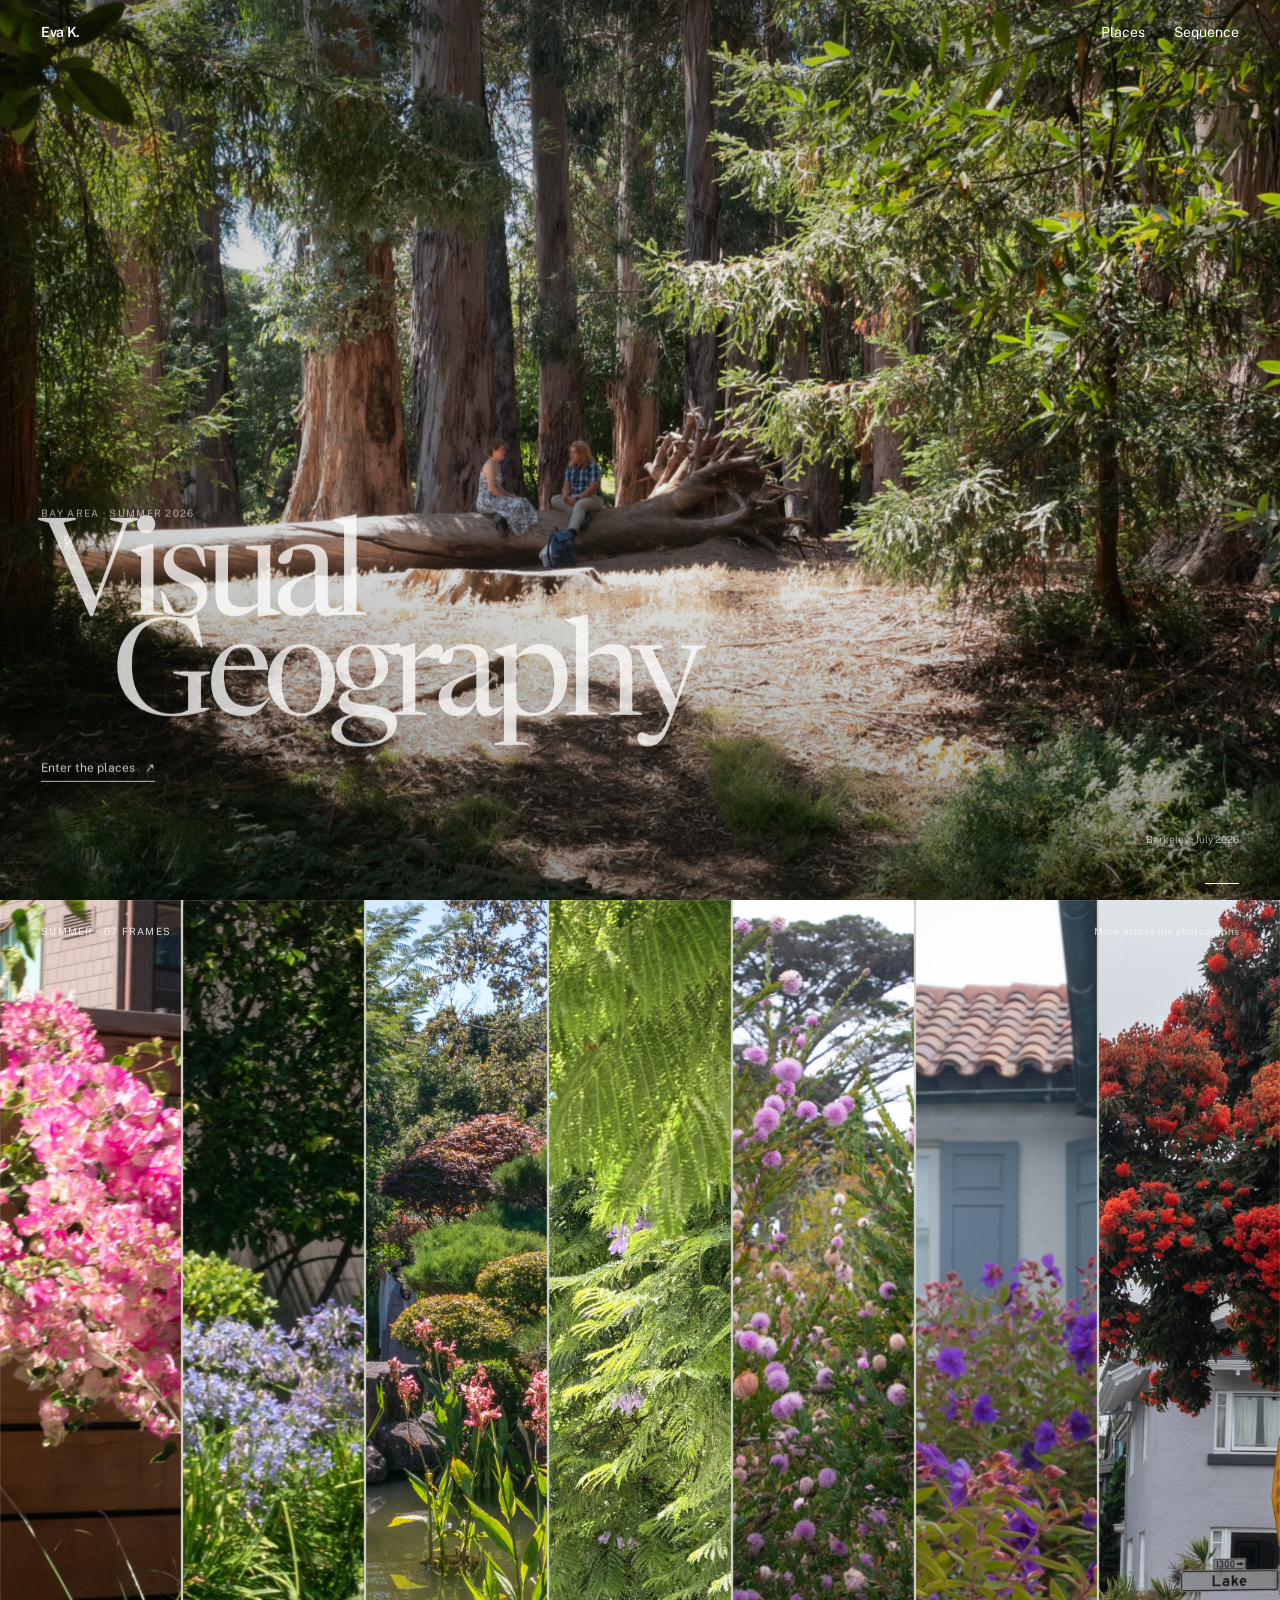
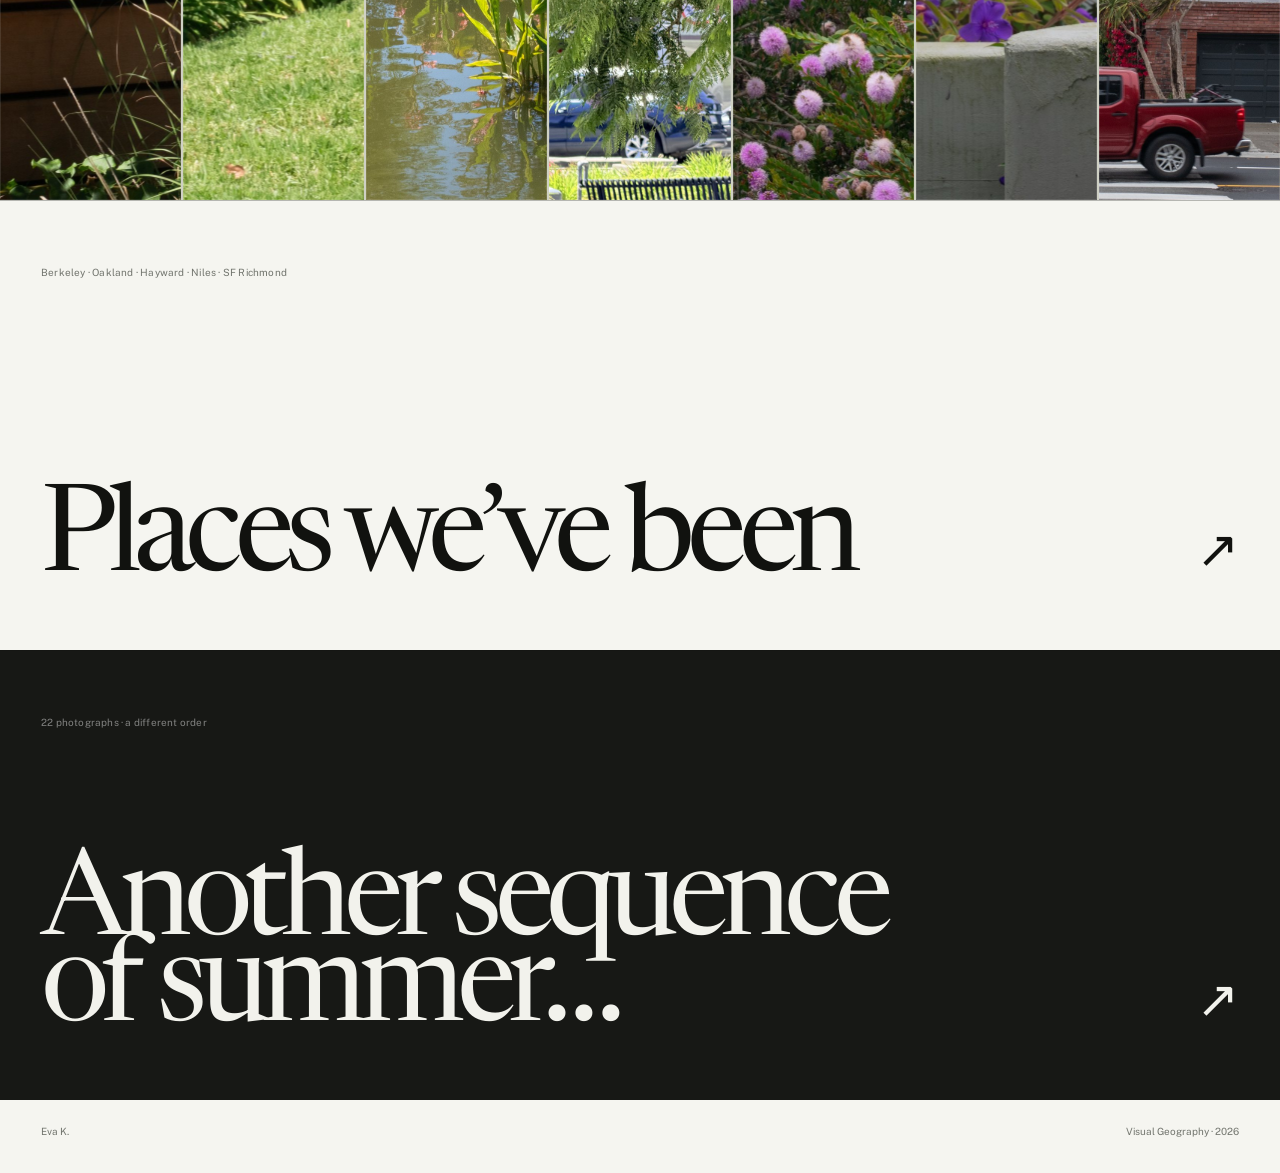
==== index.html @ b7e28fe4 "Add files via upload" ====
<!doctype html>
<html lang="en">
<head>
  <meta charset="utf-8">
  <meta name="viewport" content="width=device-width, initial-scale=1">
  <title>Visual Geography — Eva K.</title>
  <meta name="description" content="Visual Geography — Bay Area, Summer 2026.">
  <link rel="preconnect" href="https://fonts.googleapis.com">
  <link rel="preconnect" href="https://fonts.gstatic.com" crossorigin>
  <link href="https://fonts.googleapis.com/css2?family=Newsreader:opsz,wght@6..72,400;6..72,500&family=Public+Sans:wght@400;500;600&display=swap" rel="stylesheet">
  <link rel="stylesheet" href="css/editorial.css?v=3.6">
</head>
<body class="editorial-home">
  <header class="editorial-header cover-header">
    <a class="editorial-wordmark" href="index.html">Eva K.</a>
    <nav aria-label="Main navigation">
      <a href="visual-geography.html">Places</a>
      <a href="final-sequence.html">Sequence</a>
    </nav>
  </header>

  <main>
    <section class="hero-cover snap-page" data-home-hero aria-labelledby="cover-title">
      <img class="hero-cover__image" data-hero-image src="images/berkeley/09.jpg" alt="Two people sitting and talking among sunlit trees in Berkeley" fetchpriority="high">
      <div class="hero-cover__shade" aria-hidden="true"></div>
      <div class="hero-cover__copy" data-hero-copy>
        <p class="eyebrow light">Bay Area · Summer 2026</p>
        <h1 id="cover-title"><span>Visual</span><span>Geography</span></h1>
        <a class="cover-enter" href="visual-geography.html">Enter the places <span aria-hidden="true">↗</span></a>
      </div>
      <p class="hero-cover__caption">Berkeley · July 2026</p>
      <div class="scroll-cue" aria-hidden="true"><span></span></div>
    </section>

    <section class="summer-passage snap-page" data-summer aria-label="Seven summer photographs">
      <div class="summer-stage" data-summer-stage>
        <div class="flower-ribbon" data-flower-ribbon>
          <div class="flower-track" data-flower-track>
            <figure class="flower-frame" data-flower-frame>
              <img src="images/flowers/01.jpg" alt="Pink summer flowers">
            </figure>
            <figure class="flower-frame" data-flower-frame>
              <img src="images/flowers/02.jpg" alt="Purple summer flowers beside a lawn">
            </figure>
            <figure class="flower-frame" data-flower-frame>
              <img src="images/flowers/03.jpg" alt="A garden pond in summer">
            </figure>
            <figure class="flower-frame" data-flower-frame>
              <img src="images/flowers/04.jpg" alt="Green hanging branches in summer light">
            </figure>
            <figure class="flower-frame" data-flower-frame>
              <img src="images/flowers/05.jpg" alt="A flowering tree in pink and purple">
            </figure>
            <figure class="flower-frame" data-flower-frame>
              <img src="images/flowers/06.jpg" alt="Purple flowers near a house">
            </figure>
            <figure class="flower-frame" data-flower-frame>
              <img src="images/flowers/07.jpg" alt="A red flowering tree along a street">
            </figure>
          </div>
        </div>

        <div class="summer-overlay summer-overlay--top">
          <p class="eyebrow light-on-summer">Summer · 07 frames</p>
          <p class="summer-hint">Move across the photographs</p>
        </div>

        <p class="summer-line" data-summer-line>For a summer that summers like summer has never summered before…</p>
      </div>
    </section>

    <section class="home-index snap-page" aria-label="Continue through the project">
      <a class="home-door home-door--places" href="visual-geography.html">
        <span class="home-door__meta">Berkeley · Oakland · Hayward · Niles · SF Richmond</span>
        <span class="home-door__title">Places we’ve been</span>
        <span class="home-door__arrow" aria-hidden="true">↗</span>
      </a>
      <a class="home-door home-door--sequence" href="final-sequence.html">
        <span class="home-door__meta">22 photographs · a different order</span>
        <span class="home-door__title">Another sequence<br>of summer…</span>
        <span class="home-door__arrow" aria-hidden="true">↗</span>
      </a>
    </section>
  </main>

  <footer class="editorial-footer home-footer">
    <span>Eva K.</span>
    <span>Visual Geography · 2026</span>
  </footer>

  <script src="js/editorial.js?v=3.6"></script>
</body>
</html>
---- css/editorial.css ----
:root {
  --ink: #11120f;
  --muted: #71746d;
  --paper: #f5f5f0;
  --dark: #0f100e;
  --pad: clamp(20px, 3.2vw, 54px);
  --max: 1640px;
  --sans: "Public Sans", system-ui, -apple-system, BlinkMacSystemFont, "Segoe UI", sans-serif;
  --serif: "Newsreader", Georgia, serif;
}
* { box-sizing: border-box; }
html {
  scroll-behavior: smooth;
  scroll-snap-type: y mandatory;
  scroll-padding-top: 0;
}
body {
  margin: 0;
  color: var(--ink);
  background: var(--paper);
  font-family: var(--sans);
  font-size: 14px;
  line-height: 1.45;
  overflow-x: hidden;
}
a { color: inherit; text-decoration: none; }
img { display: block; max-width: 100%; }
figure { margin: 0; }
.snap-page {
  scroll-snap-align: start;
  scroll-snap-stop: always;
}

.editorial-header {
  position: relative;
  z-index: 50;
  max-width: var(--max);
  margin: 0 auto;
  padding: 22px var(--pad) 0;
  display: flex;
  align-items: center;
  justify-content: space-between;
  gap: 24px;
}
.cover-header {
  position: absolute;
  inset: 0 0 auto;
  max-width: none;
  color: #fff;
  text-shadow: 0 1px 20px rgba(0,0,0,.28);
}
.editorial-wordmark { font-weight: 600; letter-spacing: -.025em; }
.editorial-header nav { display: flex; align-items: center; gap: clamp(16px, 2.3vw, 32px); }
.editorial-header nav a { position: relative; }
.editorial-header nav a::after {
  content: "";
  position: absolute;
  left: 0;
  right: 100%;
  bottom: -4px;
  height: 1px;
  background: currentColor;
  transition: right .22s ease;
}
.editorial-header nav a:hover::after,
.editorial-header nav a[aria-current="page"]::after { right: 0; }

.eyebrow {
  margin: 0;
  color: var(--muted);
  font-size: 10px;
  text-transform: uppercase;
  letter-spacing: .13em;
}
.eyebrow.light { color: rgba(255,255,255,.78); }

/* 01 — Cover. The page is exactly one viewport so scroll snapping has a physical page-turn feel. */
.hero-cover {
  position: relative;
  height: 100svh;
  min-height: 610px;
  overflow: hidden;
  background: #263127;
  color: #fff;
}
.hero-cover__image {
  position: absolute;
  inset: 0;
  width: 100%;
  height: 100%;
  object-fit: cover;
  object-position: center 53%;
  transform: scale(1.008);
  will-change: transform, filter;
}
.hero-cover__shade {
  position: absolute;
  inset: 0;
  background:
    linear-gradient(180deg, rgba(3,9,4,.20) 0%, rgba(3,9,4,.02) 34%, rgba(3,9,4,.07) 60%, rgba(3,9,4,.45) 100%),
    linear-gradient(90deg, rgba(3,9,4,.18) 0%, transparent 50%);
  pointer-events: none;
}
.hero-cover__copy {
  position: absolute;
  left: var(--pad);
  bottom: clamp(42px, 7vh, 90px);
  z-index: 2;
  width: min(780px, 88vw);
  will-change: transform, opacity;
}
.hero-cover__copy h1 {
  margin: 12px 0 24px;
  font-family: var(--serif);
  font-size: clamp(76px, 10.6vw, 178px);
  font-weight: 400;
  line-height: .74;
  letter-spacing: -.07em;
  text-wrap: balance;
}
.hero-cover__copy h1 span { display: block; }
.hero-cover__copy h1 span:last-child { margin-left: clamp(28px, 5.5vw, 94px); }
.cover-enter {
  display: inline-flex;
  gap: 10px;
  align-items: center;
  font-size: 12px;
  border-bottom: 1px solid rgba(255,255,255,.78);
  padding-bottom: 3px;
}
.cover-enter span { transition: transform .22s ease; }
.cover-enter:hover span { transform: translate(4px,-3px); }
.hero-cover__caption {
  position: absolute;
  z-index: 2;
  right: var(--pad);
  bottom: clamp(38px, 6vh, 72px);
  margin: 0;
  color: rgba(255,255,255,.66);
  font-size: 10px;
}
.scroll-cue {
  position: absolute;
  z-index: 2;
  right: var(--pad);
  bottom: 16px;
  width: 34px;
  height: 1px;
  background: rgba(255,255,255,.34);
  overflow: hidden;
}
.scroll-cue span {
  display: block;
  width: 100%;
  height: 100%;
  background: #fff;
  transform-origin: left;
  animation: cue 2.1s ease-in-out infinite;
}
@keyframes cue { 0%,100%{transform:scaleX(.18);opacity:.5} 50%{transform:scaleX(1);opacity:1} }
.hero-transition-blur {
  position: absolute;
  z-index: 8;
  left: -4%;
  right: -4%;
  bottom: -3vh;
  height: 18vh;
  opacity: 0;
  pointer-events: none;
  background-image:
    linear-gradient(180deg, rgba(28,38,29,0), rgba(245,243,235,.68)),
    url('../images/berkeley/09.jpg');
  background-size: cover;
  background-position: center 78%;
  filter: blur(28px) saturate(.72) brightness(1.04);
  transform: scale(1.08);
  -webkit-mask-image: linear-gradient(to bottom, transparent 0%, #000 28%, #000 74%, transparent 100%);
  mask-image: linear-gradient(to bottom, transparent 0%, #000 28%, #000 74%, transparent 100%);
  will-change: opacity, transform;
}

/* 02 — Summer page. Resting state is the seven-panel collage. Hover unfolds one panel; scrolling leaves the page. */
.summer-passage {
  position: relative;
  height: 100svh;
  min-height: 610px;
  overflow: hidden;
  background: #e9e5d7;
}

.summer-passage::before {
  content: "";
  position: absolute;
  z-index: 11;
  inset: 0 0 auto;
  height: 11vh;
  pointer-events: none;
  background: linear-gradient(180deg, rgba(239,236,224,.44), rgba(239,236,224,0));
  -webkit-backdrop-filter: blur(16px) saturate(.88);
  backdrop-filter: blur(16px) saturate(.88);
  -webkit-mask-image: linear-gradient(to bottom, #000 0%, #000 25%, transparent 100%);
  mask-image: linear-gradient(to bottom, #000 0%, #000 25%, transparent 100%);
}
.summer-stage,
.flower-ribbon,
.flower-track {
  position: absolute;
  inset: 0;
  width: 100%;
  height: 100%;
}
.flower-track {
  display: flex;
  gap: 2px;
  align-items: stretch;
  overflow: hidden;
  background: #cfd0c4;
}
.flower-frame {
  position: relative;
  flex: 1 1 0;
  min-width: 0;
  height: 100%;
  overflow: hidden;
  background: #cfd0c4;
  transition: flex-grow .68s cubic-bezier(.18,.78,.2,1), filter .45s ease;
  will-change: flex-grow;
}
.flower-track:has(.flower-frame:hover) .flower-frame { flex-grow: .74; }
.flower-track .flower-frame:hover { flex-grow: 3.15; z-index: 2; }
.flower-frame img {
  position: absolute;
  inset: 0;
  width: 100%;
  height: 100%;
  object-fit: cover;
  object-position: center;
  transform: scale(1.005);
  transition: transform .78s cubic-bezier(.18,.78,.2,1), filter .45s ease;
}
.flower-frame:hover img { transform: scale(1.018); }
.flower-frame::after {
  content: "";
  position: absolute;
  inset: 0;
  box-shadow: inset 0 0 0 1px rgba(255,255,255,.10);
  pointer-events: none;
}
.summer-overlay {
  position: absolute;
  z-index: 12;
  left: 0;
  width: 100%;
  display: flex;
  justify-content: space-between;
  gap: 24px;
  padding-inline: var(--pad);
  color: rgba(255,255,255,.88);
  text-shadow: 0 1px 16px rgba(0,0,0,.28);
  pointer-events: none;
}
.summer-overlay--top { top: 24px; align-items: baseline; }
.light-on-summer { color: rgba(255,255,255,.82); }
.summer-hint { margin: 0; font-size: 10px; letter-spacing: .02em; opacity: .78; }
.summer-line {
  position: absolute;
  z-index: 14;
  left: var(--pad);
  bottom: clamp(34px, 6vh, 72px);
  max-width: min(590px, 62vw);
  margin: 0;
  color: #fff;
  font-family: var(--serif);
  font-size: clamp(19px, 2.15vw, 34px);
  font-style: italic;
  font-weight: 400;
  line-height: 1.02;
  letter-spacing: -.025em;
  text-shadow: 0 1px 22px rgba(0,0,0,.36);
  opacity: 0;
  transform: translate3d(-88px,0,0);
  will-change: opacity, transform;
  pointer-events: none;
}

/* 03 — Two exits, no generic “two ways” headline. */
.home-index {
  min-height: 100svh;
  display: grid;
  grid-template-rows: 1fr 1fr;
  background: var(--paper);
}
.home-door {
  position: relative;
  min-height: 50svh;
  padding: clamp(32px, 5vw, 74px) var(--pad);
  border-top: 1px solid rgba(17,18,15,.28);
  display: flex;
  flex-direction: column;
  justify-content: space-between;
  overflow: hidden;
}
.home-door--sequence { background: #171815; color: #f2f2ec; }
.home-door__meta {
  max-width: 720px;
  color: var(--muted);
  font-size: 10px;
  letter-spacing: .02em;
}
.home-door--sequence .home-door__meta { color: rgba(255,255,255,.46); }
.home-door__title {
  display: block;
  max-width: 1250px;
  font-family: var(--serif);
  font-size: clamp(62px, 9.4vw, 160px);
  font-weight: 400;
  line-height: .72;
  letter-spacing: -.065em;
  transition: transform .5s cubic-bezier(.18,.78,.2,1);
}
.home-door__arrow {
  position: absolute;
  right: var(--pad);
  bottom: clamp(30px, 5vw, 66px);
  font-size: clamp(30px, 4vw, 64px);
  transition: transform .35s ease;
}
.home-door:hover .home-door__title { transform: translateX(clamp(5px, .8vw, 14px)); }
.home-door:hover .home-door__arrow { transform: translate(8px,-8px); }
.home-footer { scroll-snap-align: end; }

/* Places introduction */
.geo-intro {
  position: relative;
  min-height: 100svh;
  max-width: var(--max);
  margin: 0 auto;
  padding: clamp(96px, 13vh, 190px) var(--pad) clamp(70px, 8vh, 120px);
  display: flex;
  flex-direction: column;
  justify-content: center;
}
.geo-title-row {
  margin-top: 16px;
  display: grid;
  grid-template-columns: minmax(0, 1fr) auto;
  gap: clamp(34px, 4vw, 68px);
  align-items: end;
}
.geo-title-row h1 {
  margin: 0;
  font-family: var(--serif);
  font-weight: 400;
  font-size: clamp(90px, 13.4vw, 214px);
  line-height: .70;
  letter-spacing: -.075em;
  will-change: transform, opacity;
}
.geo-title-row p { max-width: none; margin: 0 0 8px; color: var(--muted); white-space: nowrap; justify-self: end; font-size: clamp(9px, .78vw, 12px); }
.geo-scroll-note {
  position: absolute;
  left: var(--pad);
  bottom: 28px;
  color: var(--muted);
  font-size: 10px;
}

.chapters { background: var(--paper); }
.chapter {
  position: relative;
  min-height: 100svh;
  height: 100svh;
  overflow: hidden;
  isolation: isolate;
  border-top: 1px solid rgba(17,18,15,.14);
}
.chapter-ambient {
  position: absolute;
  z-index: -3;
  inset: -8%;
  background-image: var(--ambient-image);
  background-size: cover;
  background-position: center;
  filter: blur(52px) saturate(.62) brightness(1.10);
  transform: scale(1.08);
  opacity: .30;
  will-change: transform, opacity;
}
.chapter::after {
  content: "";
  position: absolute;
  z-index: -2;
  inset: 0;
  background: linear-gradient(90deg, rgba(247,247,242,.88) 0%, rgba(247,247,242,.67) 34%, rgba(247,247,242,.42) 100%);
}
.chapter-inner {
  position: relative;
  max-width: var(--max);
  height: 100%;
  min-height: 100svh;
  margin: 0 auto;
  padding: clamp(44px, 6vh, 82px) var(--pad);
}
.chapter-heading {
  position: relative;
  z-index: 10;
  display: grid;
  grid-template-columns: auto 1fr;
  gap: clamp(16px, 2vw, 28px);
  align-items: start;
  width: fit-content;
  will-change: transform, opacity;
}
.chapter-number {
  padding-top: .12em;
  color: rgba(17,18,15,.44);
  font-family: var(--serif);
  font-size: clamp(28px, 3vw, 48px);
  line-height: 1;
}
.chapter-heading h2 {
  margin: 0;
  font-family: var(--serif);
  font-size: clamp(76px, 10.5vw, 168px);
  font-weight: 400;
  line-height: .72;
  letter-spacing: -.065em;
}
.chapter-heading p { margin: 14px 0 0; color: rgba(17,18,15,.56); font-size: 11px; }
.chapter-stack {
  position: absolute;
  inset: clamp(110px, 13vh, 160px) var(--pad) clamp(70px, 8vh, 110px) clamp(170px, 18vw, 330px);
}
.print {
  position: absolute;
  z-index: 1;
  background: #e9e9e4;
  box-shadow: 0 18px 46px rgba(32,34,26,.12);
  overflow: hidden;
  transition: transform .45s cubic-bezier(.2,.78,.24,1), box-shadow .45s ease;
  will-change: translate, opacity;
}
.print img { display: block; width: 100%; height: auto; }

.chapter-enter {
  position: absolute;
  z-index: 12;
  left: var(--pad);
  bottom: clamp(34px, 5vh, 64px);
  display: inline-flex;
  gap: 8px;
  align-items: center;
  font-size: 11px;
  border-bottom: 1px solid currentColor;
  padding-bottom: 3px;
  will-change: transform, opacity;
}
.chapter-enter span { transition: transform .22s ease; }
.chapter-enter:hover span { transform: translate(4px,-3px); }
.stack-a .print-main { width: min(72%, 980px); right: 2%; top: 2%; }
.stack-a .print-second { width: min(34%, 450px); left: 0; top: 45%; z-index: 3; }
.stack-a .print-third { width: min(31%, 410px); right: 8%; bottom: 0; z-index: 4; }
.stack-b .print-main { width: min(68%, 940px); left: 10%; top: 4%; }
.stack-b .print-second { width: min(35%, 470px); right: 0; top: 41%; z-index: 3; }
.stack-b .print-third { width: min(31%, 410px); left: 0; bottom: 0; z-index: 4; }
.stack-c .print-main { width: min(70%, 960px); right: 2%; top: 3%; }
.stack-c .print-second { width: min(33%, 440px); left: 0; top: 18%; z-index: 3; }
.stack-c .print-third { width: min(38%, 510px); left: 12%; bottom: 0; z-index: 4; }
.stack-d .print-main { width: min(70%, 960px); left: 5%; top: 0; }
.stack-d .print-second { width: min(39%, 520px); right: 0; top: 36%; z-index: 4; }
.stack-d .print-third { width: min(28%, 370px); left: 0; bottom: 2%; z-index: 3; }
.stack-d .print-fourth { width: min(38%, 500px); left: 34%; bottom: -2%; z-index: 5; }
.stack-e .print-main { width: min(68%, 930px); right: 4%; top: 2%; }
.stack-e .print-second { width: min(28%, 380px); left: 0; top: 26%; z-index: 3; }
.stack-e .print-third { width: min(34%, 455px); right: 0; bottom: 1%; z-index: 4; }
.stack-e .print-fourth { width: min(27%, 360px); left: 18%; bottom: 0; z-index: 5; }
.geo-outro {
  min-height: 100svh;
  height: 100svh;
  padding: clamp(90px, 11vw, 170px) var(--pad);
  background: var(--dark);
  color: #f1f1ec;
  display: grid;
  place-content: center;
  text-align: center;
}
.geo-outro .eyebrow { color: rgba(255,255,255,.46); }
.geo-outro a {
  margin-top: 16px;
  font-family: var(--serif);
  font-size: clamp(58px, 9vw, 150px);
  line-height: .76;
  letter-spacing: -.06em;
}
.geo-outro a span { display: inline-block; transition: transform .22s ease; }
.geo-outro a:hover span { transform: translateX(10px); }

.editorial-footer {
  max-width: var(--max);
  margin: 0 auto;
  padding: 24px var(--pad) 34px;
  display: flex;
  justify-content: space-between;
  gap: 22px;
  color: var(--muted);
  font-size: 10px;
}

@media (prefers-reduced-motion: reduce) {
  html { scroll-behavior: auto; scroll-snap-type: y proximity; }
  .scroll-cue span { animation: none; }
  .flower-frame, .flower-frame img, .print, .cover-enter span, .home-door__title, .home-door__arrow { transition: none; }
  .summer-line { opacity: 1; transform: none; }
}

@media (max-width: 1000px) {
  html { scroll-snap-type: y mandatory; }
  .summer-passage { height: 100svh; }
  .flower-ribbon { overflow-x: auto; overflow-y: hidden; scrollbar-width: none; overscroll-behavior-x: contain; scroll-snap-type: x mandatory; touch-action: pan-x; }
  .flower-ribbon::-webkit-scrollbar { display: none; }
  .flower-track { position: relative; inset: auto; width: max-content; height: 100%; overflow: visible; gap: 3px; }
  .flower-frame { width: 78vw; flex: 0 0 78vw !important; height: 100%; scroll-snap-align: center; transition: none; }
  .flower-frame img { object-fit: cover; }
  .flower-track:has(.flower-frame:hover) .flower-frame,
  .flower-track .flower-frame:hover { flex-grow: 0; }
  .summer-line { max-width: 80vw; font-size: clamp(25px, 5vw, 42px); }
  .geo-title-row { grid-template-columns: 1fr; gap: 28px; }
  .geo-title-row h1 { font-size: clamp(88px, 21vw, 168px); }
  .chapter-heading h2 { font-size: clamp(76px, 16vw, 128px); }
  .chapter-stack { inset: 185px var(--pad) 100px var(--pad); }
}

@media (max-width: 680px) {
  body { font-size: 13px; }
  .editorial-header { padding-top: 17px; }
  .editorial-header nav { gap: 14px; font-size: 12px; }
  .cover-header .editorial-wordmark { font-size: 12px; }
  .hero-cover { min-height: 620px; }
  .hero-cover__image { object-position: 52% center; }
  .hero-cover__copy { bottom: 52px; }
  .hero-cover__copy h1 { font-size: clamp(66px, 21vw, 102px); line-height: .77; margin-bottom: 20px; }
  .hero-cover__copy h1 span:last-child { margin-left: 0; }
  .hero-cover__caption { display: none; }
  .summer-overlay { padding-inline: 16px; }
  .summer-hint { display: none; }
  .summer-line { left: 16px; bottom: 28px; max-width: 88vw; font-size: 27px; }
  .flower-frame { width: 86vw; flex-basis: 86vw !important; }
  .home-door { padding: 26px 20px; }
  .home-door__title { font-size: clamp(54px, 17vw, 86px); }
  .home-door__arrow { right: 20px; bottom: 26px; }
  .geo-intro { padding-top: 74px; }
  .geo-title-row h1 { font-size: 24vw; }
  .chapter-inner { padding-top: 40px; }
  .chapter-heading { grid-template-columns: 36px 1fr; gap: 10px; }
  .chapter-number { font-size: 25px; }
  .chapter-heading h2 { font-size: clamp(64px, 18vw, 92px); }
  .chapter-stack { inset: 175px 14px 104px 14px; }
  .chapter::after { background: rgba(247,247,242,.62); }
  .chapter-ambient { opacity: .24; filter: blur(38px) saturate(.66) brightness(1.12); }
  .print { box-shadow: 0 13px 34px rgba(32,34,26,.13); }
  .stack-a .print-main, .stack-b .print-main, .stack-c .print-main, .stack-d .print-main, .stack-e .print-main { width: 82%; }
  .stack-a .print-second, .stack-b .print-second, .stack-c .print-second, .stack-d .print-second, .stack-e .print-second { width: 47%; }
  .stack-a .print-third, .stack-b .print-third, .stack-c .print-third, .stack-d .print-third, .stack-e .print-third { width: 46%; }
  .stack-d .print-fourth { width: 54%; left: 28%; }
  .stack-e .print-fourth { width: 40%; left: 11%; bottom: 5%; }
  .chapter-enter { left: var(--pad); bottom: 38px; }
  .geo-outro a { font-size: clamp(54px, 15vw, 88px); }
  .editorial-footer { flex-direction: column; }
}

/* =========================================================
   V3.4 — slower page turns, true accordion, richer Places intro
   ========================================================= */

/* Make the cover-to-summer boundary read as an actual page transition. */
.hero-transition-blur {
  bottom: -22vh;
  height: 68vh;
  filter: blur(46px) saturate(.62) brightness(1.08);
}
.summer-stage {
  will-change: filter, transform;
  transform-origin: center center;
}

/* True accordion: height never changes, images never scale, only panel widths redistribute. */
.flower-frame {
  flex: 1 1 0;
  transition: flex-grow .62s cubic-bezier(.18,.78,.2,1);
}
.flower-track.is-hovering .flower-frame { flex-grow: .68; }
.flower-track.is-hovering .flower-frame.is-active { flex-grow: 3.45; }
.flower-frame img,
.flower-frame:hover img {
  transform: none !important;
  transition: none;
}

/* The sentence now reads as narration rather than a corner caption. */
.summer-line {
  left: clamp(32px, 7vw, 118px);
  right: clamp(32px, 7vw, 118px);
  bottom: clamp(54px, 8vh, 108px);
  max-width: 1180px;
  margin-inline: auto;
  text-align: center;
  font-size: clamp(38px, 5vw, 78px);
  line-height: .92;
  letter-spacing: -.04em;
}

/* Places intro becomes an image-led opening rather than an empty title page. */
.editorial-geography .editorial-header {
  position: absolute;
  inset: 0 0 auto;
  max-width: none;
  color: #f7f7f2;
  text-shadow: 0 1px 18px rgba(0,0,0,.28);
}
.geo-intro {
  max-width: none;
  padding: 0;
  overflow: hidden;
  color: #f7f7f2;
  background: #22261f;
  isolation: isolate;
}
.geo-intro__mosaic {
  position: absolute;
  inset: -3%;
  display: grid;
  grid-template-columns: repeat(5, 1fr);
  gap: 2px;
  z-index: -3;
  overflow: hidden;
}
.geo-intro__mosaic figure {
  min-width: 0;
  height: 106%;
  overflow: hidden;
  transform: scale(1.04);
  will-change: transform;
}
.geo-intro__mosaic img {
  width: 100%;
  height: 100%;
  object-fit: cover;
  filter: saturate(.72) contrast(.96) brightness(.82);
}
.geo-intro__veil {
  position: absolute;
  inset: 0;
  z-index: -2;
  background:
    linear-gradient(180deg, rgba(12,15,11,.18), rgba(12,15,11,.52)),
    linear-gradient(90deg, rgba(12,15,11,.28), transparent 60%);
  backdrop-filter: blur(1.2px);
}
.geo-intro__content {
  position: relative;
  width: 100%;
  min-height: 100svh;
  padding: clamp(98px, 13vh, 190px) var(--pad) clamp(70px, 8vh, 120px);
  display: flex;
  flex-direction: column;
  justify-content: center;
}
.geo-intro__content > .eyebrow {
  position: absolute;
  top: clamp(78px, 10vh, 118px);
  left: var(--pad);
  margin: 0;
}
.geo-intro .eyebrow,
.geo-intro .geo-title-row p,
.geo-intro .geo-scroll-note { color: rgba(255,255,255,.74); }
.geo-intro .geo-scroll-note { left: var(--pad); }

/* V3.5 print composition refinements. */
.chapter-a .print-second { top: 32%; }
.chapter-a .print-third {
  width: min(39%, 520px);
  right: 1%;
  bottom: -3%;
}
.chapter-b .print-main {
  width: min(60%, 820px);
  left: 14%;
  top: -1%;
}
.chapter-c .print-main {
  width: min(74%, 1010px);
  right: 2%;
  top: 1%;
}
.chapter-e .print-second {
  width: min(43%, 580px);
  left: -2%;
  right: auto;
  top: auto;
  bottom: -3%;
}

@media (max-width: 1000px) {
  .flower-track.is-hovering .flower-frame,
  .flower-track.is-hovering .flower-frame.is-active { flex-grow: 0; }
  .summer-line {
    left: 24px;
    right: auto;
    max-width: 74vw;
    font-size: clamp(20px, 4.2vw, 32px);
  }
  .geo-intro__mosaic { grid-template-columns: repeat(5, minmax(0, 1fr)); }
}

@media (max-width: 680px) {
  .summer-line {
    left: 18px;
    right: auto;
    bottom: 42px;
    max-width: 80vw;
    font-size: clamp(20px, 6.4vw, 30px);
  }
  .geo-intro__mosaic { inset: 0; gap: 1px; }
  .geo-intro__mosaic figure:nth-child(2),
  .geo-intro__mosaic figure:nth-child(4) { transform: translateY(3%) scale(1.06); }
  .geo-intro__content { padding-left: 20px; padding-right: 20px; }
  .chapter-c .print-fourth { width: 36%; }
}

@media (max-width: 820px) {
  .geo-title-row p { white-space: normal; justify-self: start; }
  .geo-intro__content > .eyebrow { top: 72px; left: 20px; }
}


/* =========================================================
   V3.6 — slower home snap, cleaner summer narration,
   mobile scroll fix, and refined Places compositions
   ========================================================= */

/* Blur transition removed: keep page boundary crisp. */
.hero-transition-blur { display: none !important; }
.summer-passage::before { display: none !important; }

/* Narration should feel like a line entering the story, not a headline. */
.summer-line {
  left: var(--pad);
  right: auto;
  bottom: clamp(38px, 6vh, 72px);
  max-width: min(600px, 58vw);
  margin: 0;
  text-align: left;
  font-size: clamp(18px, 1.9vw, 30px);
  line-height: 1.04;
  letter-spacing: -.025em;
}

/* Places title: title first, then the five-place line directly beneath it. */
.geo-title-row {
  display: block;
  margin-top: 20px;
}
.geo-title-row h1 {
  max-width: 1180px;
  font-size: clamp(72px, 10.2vw, 164px);
  line-height: .76;
}
.geo-title-row p {
  margin: clamp(18px, 2.6vh, 28px) 0 0;
  justify-self: auto;
  white-space: nowrap;
  font-size: clamp(9px, .76vw, 12px);
}

/* Individual print refinements requested in V3.6. */
.chapter-a .print-second { top: 24%; }

.chapter-b .print-main {
  left: 20%;
  top: -5%;
}
.chapter-b .print-second {
  top: 49%;
}

.chapter-c .print-third {
  bottom: -8%;
}

.chapter-d .print-third {
  left: -6%;
}
.chapter-d .print-fourth {
  left: 44%;
  bottom: -8%;
}

.chapter-e .print-second {
  left: -9%;
}
.chapter-e .print-third {
  width: min(29%, 390px);
  right: 1%;
  bottom: -6%;
}

/* On touch devices, never trap vertical scrolling inside the flower strip. */
@media (max-width: 1000px) {
  .flower-ribbon {
    touch-action: pan-x pan-y;
    overscroll-behavior: auto;
  }
  .summer-line {
    left: 22px;
    right: auto;
    bottom: 38px;
    max-width: 72vw;
    font-size: clamp(17px, 3.6vw, 26px);
  }
}

@media (max-width: 680px) {
  html { scroll-snap-type: y proximity; }
  .flower-ribbon { touch-action: auto; }
  .summer-line {
    left: 16px;
    bottom: 30px;
    max-width: 82vw;
    font-size: clamp(16px, 5.1vw, 23px);
  }
  .geo-title-row h1 {
    font-size: clamp(62px, 17vw, 94px);
    line-height: .80;
  }
  .geo-title-row p {
    white-space: normal;
    line-height: 1.45;
  }
}
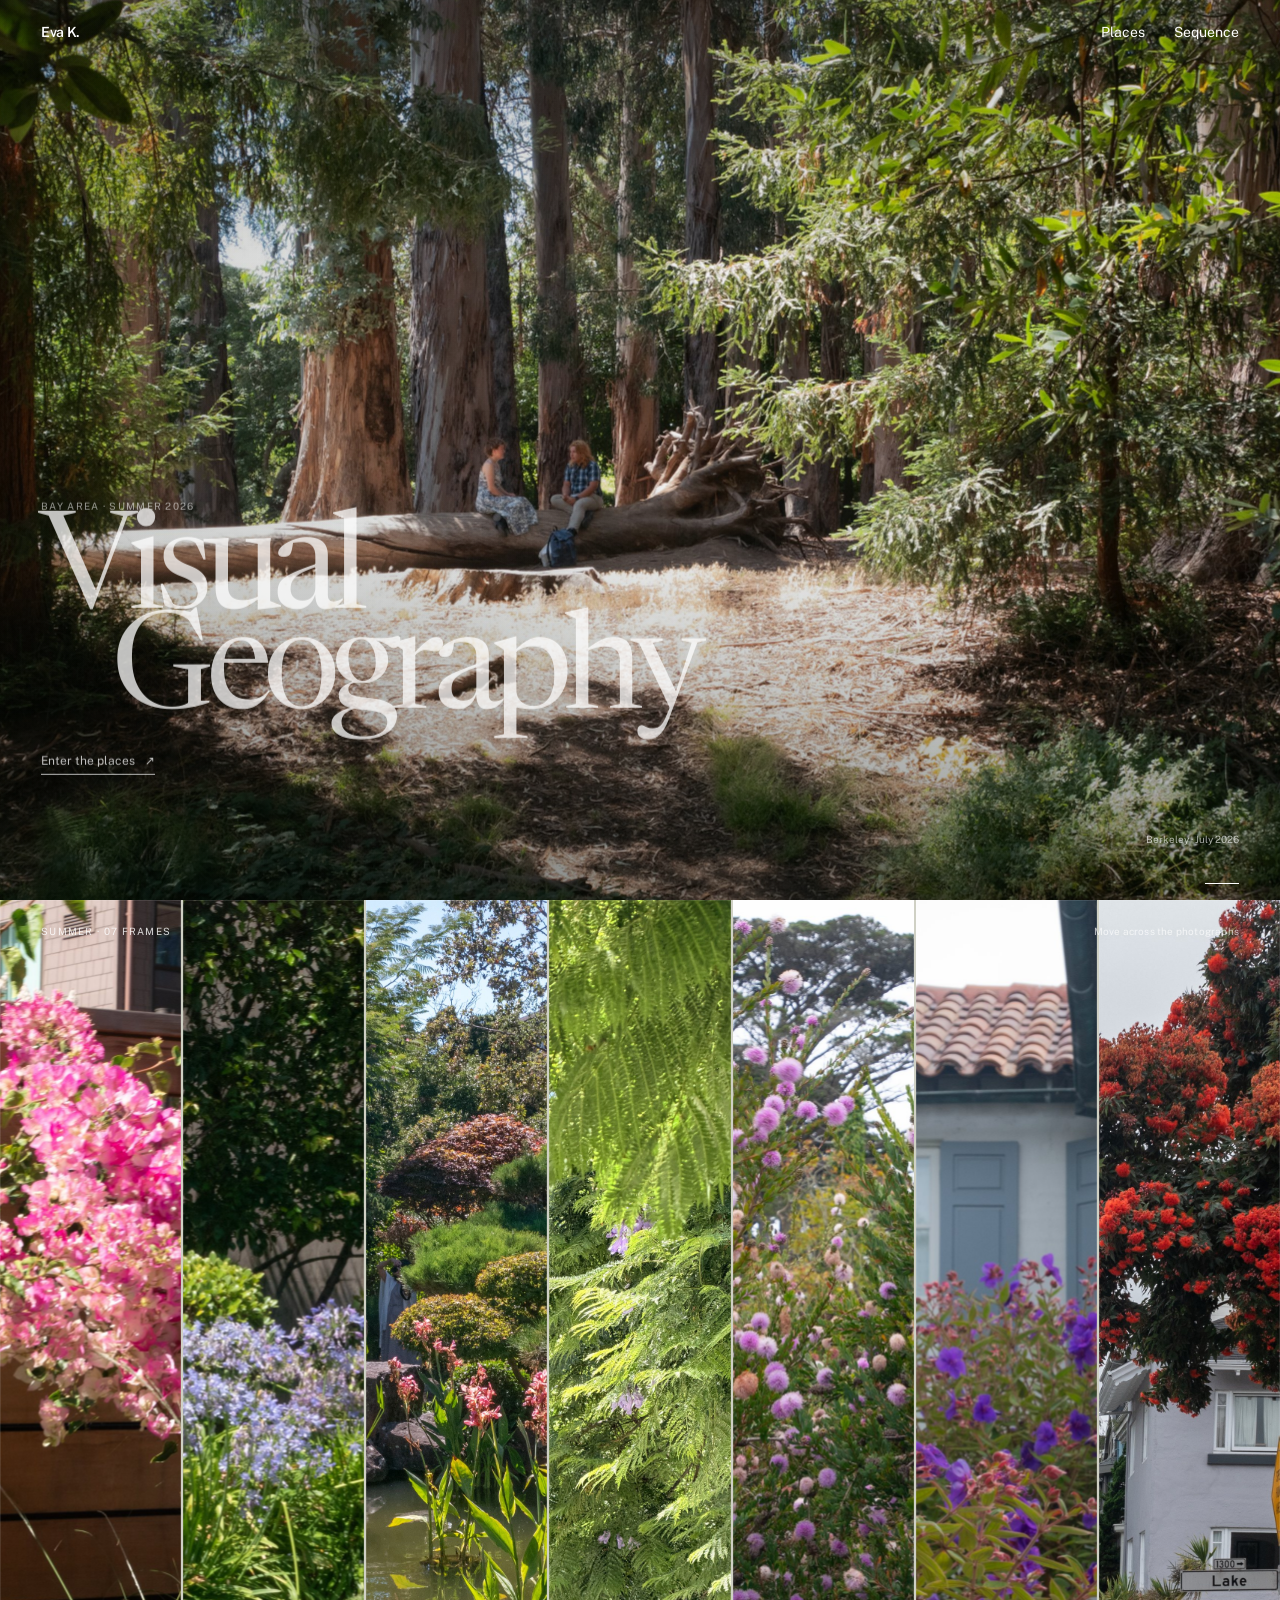
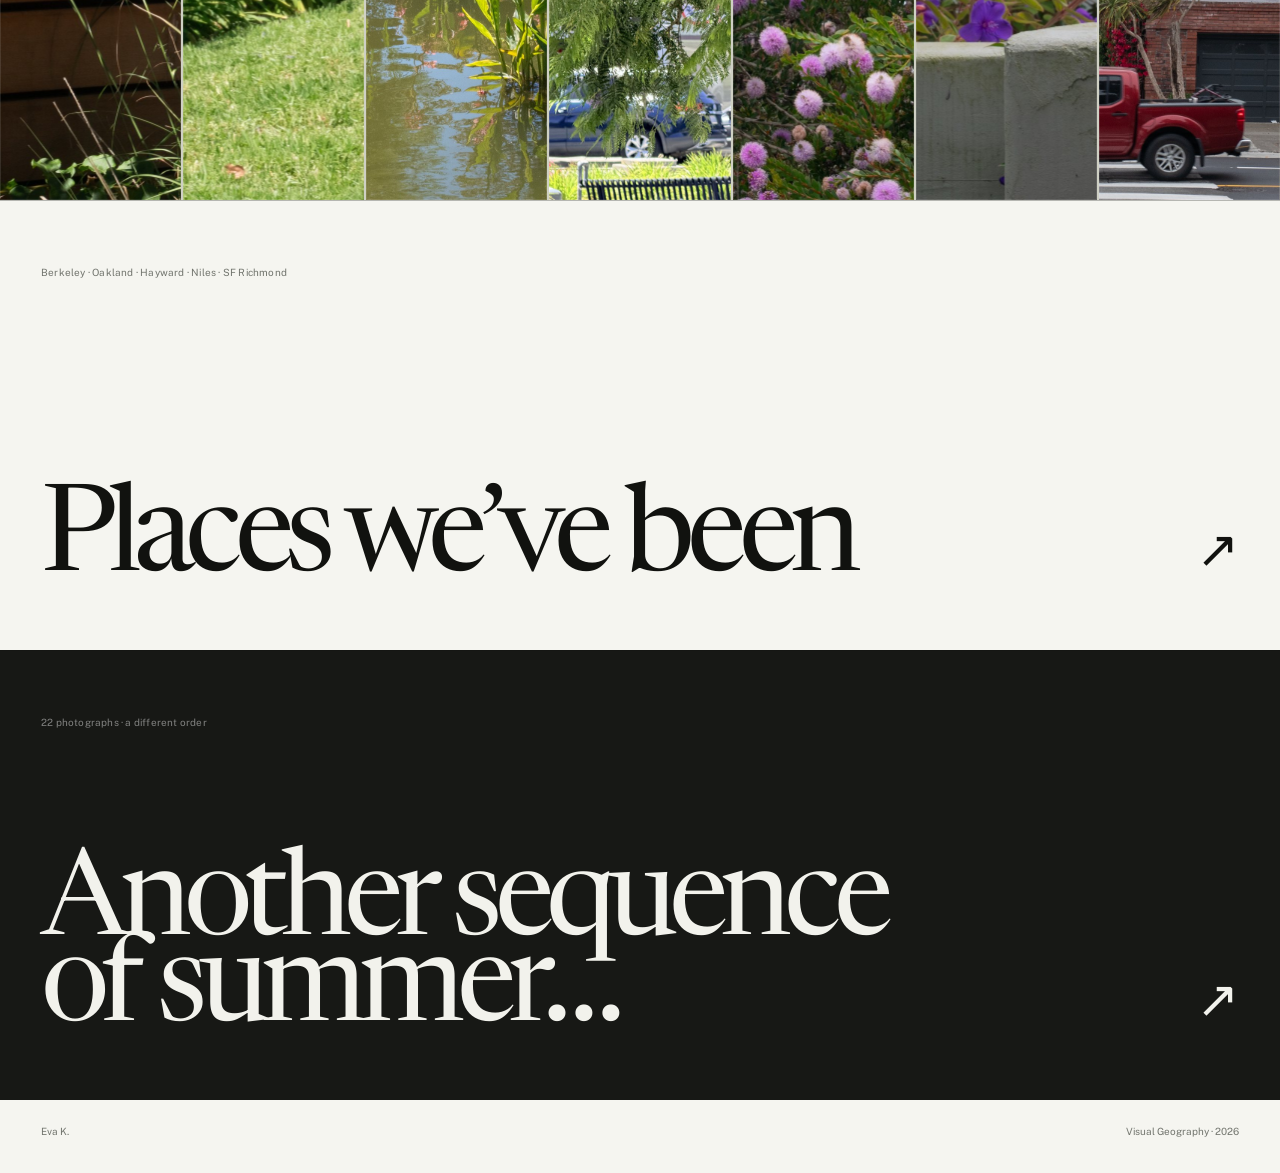
==== commit 5d188458: "Add files via upload" ====
--- a/index.html
+++ b/index.html
@@ -8,7 +8,7 @@
   <link rel="preconnect" href="https://fonts.googleapis.com">
   <link rel="preconnect" href="https://fonts.gstatic.com" crossorigin>
   <link href="https://fonts.googleapis.com/css2?family=Newsreader:opsz,wght@6..72,400;6..72,500&family=Public+Sans:wght@400;500;600&display=swap" rel="stylesheet">
-  <link rel="stylesheet" href="css/editorial.css?v=3.6">
+  <link rel="stylesheet" href="css/editorial.css?v=3.7">
 </head>
 <body class="editorial-home">
   <header class="editorial-header cover-header">
@@ -88,6 +88,6 @@
     <span>Visual Geography · 2026</span>
   </footer>
 
-  <script src="js/editorial.js?v=3.6"></script>
+  <script src="js/editorial.js?v=3.7"></script>
 </body>
 </html>
--- a/css/editorial.css
+++ b/css/editorial.css
@@ -838,3 +838,76 @@
     line-height: 1.45;
   }
 }
+
+/* =========================================================
+   V3.7 — one gesture / one page, slower cover transition,
+   narrative summer line, and Places position refinements
+   ========================================================= */
+
+/* The summer sentence behaves like an editorial line entering the frame,
+   not a floating presentation caption. Its x-position is driven by JS. */
+.summer-line {
+  left: clamp(24px, 4.2vw, 72px);
+  right: auto;
+  bottom: clamp(42px, 7.5vh, 92px);
+  width: min(560px, 58vw);
+  max-width: none;
+  display: flex;
+  align-items: center;
+  gap: 14px;
+  margin: 0;
+  text-align: left;
+  font-family: var(--serif);
+  font-size: clamp(15px, 1.25vw, 20px);
+  font-style: italic;
+  font-weight: 400;
+  line-height: 1.16;
+  letter-spacing: -.018em;
+  color: rgba(255,255,255,.94);
+  text-shadow: 0 1px 14px rgba(0,0,0,.28);
+  opacity: 0;
+  transform: translate3d(-45vw,0,0);
+  will-change: transform, opacity;
+}
+.summer-line::before {
+  content: "";
+  flex: 0 0 clamp(24px, 3vw, 46px);
+  height: 1px;
+  background: rgba(255,255,255,.66);
+}
+
+/* Berkeley 09: lift the main print slightly higher. */
+.chapter-a .print-main {
+  top: -5%;
+}
+
+/* Oakland 11: push the main print farther into the upper-right edge. */
+.chapter-b .print-main {
+  left: auto;
+  right: -3%;
+  top: -9%;
+  width: min(60%, 820px);
+}
+
+@media (max-width: 1000px) {
+  .summer-line {
+    left: 22px;
+    bottom: 42px;
+    width: min(520px, 76vw);
+    font-size: clamp(15px, 2.3vw, 18px);
+  }
+  /* Restore the proven compact compositions on touch-sized layouts. */
+  .chapter-a .print-main { top: 2%; right: 2%; left: auto; }
+  .chapter-b .print-main { top: -1%; left: 14%; right: auto; }
+}
+
+@media (max-width: 680px) {
+  .summer-line {
+    left: 18px;
+    bottom: 34px;
+    width: 78vw;
+    gap: 10px;
+    font-size: 16px;
+  }
+  .summer-line::before { flex-basis: 22px; }
+}
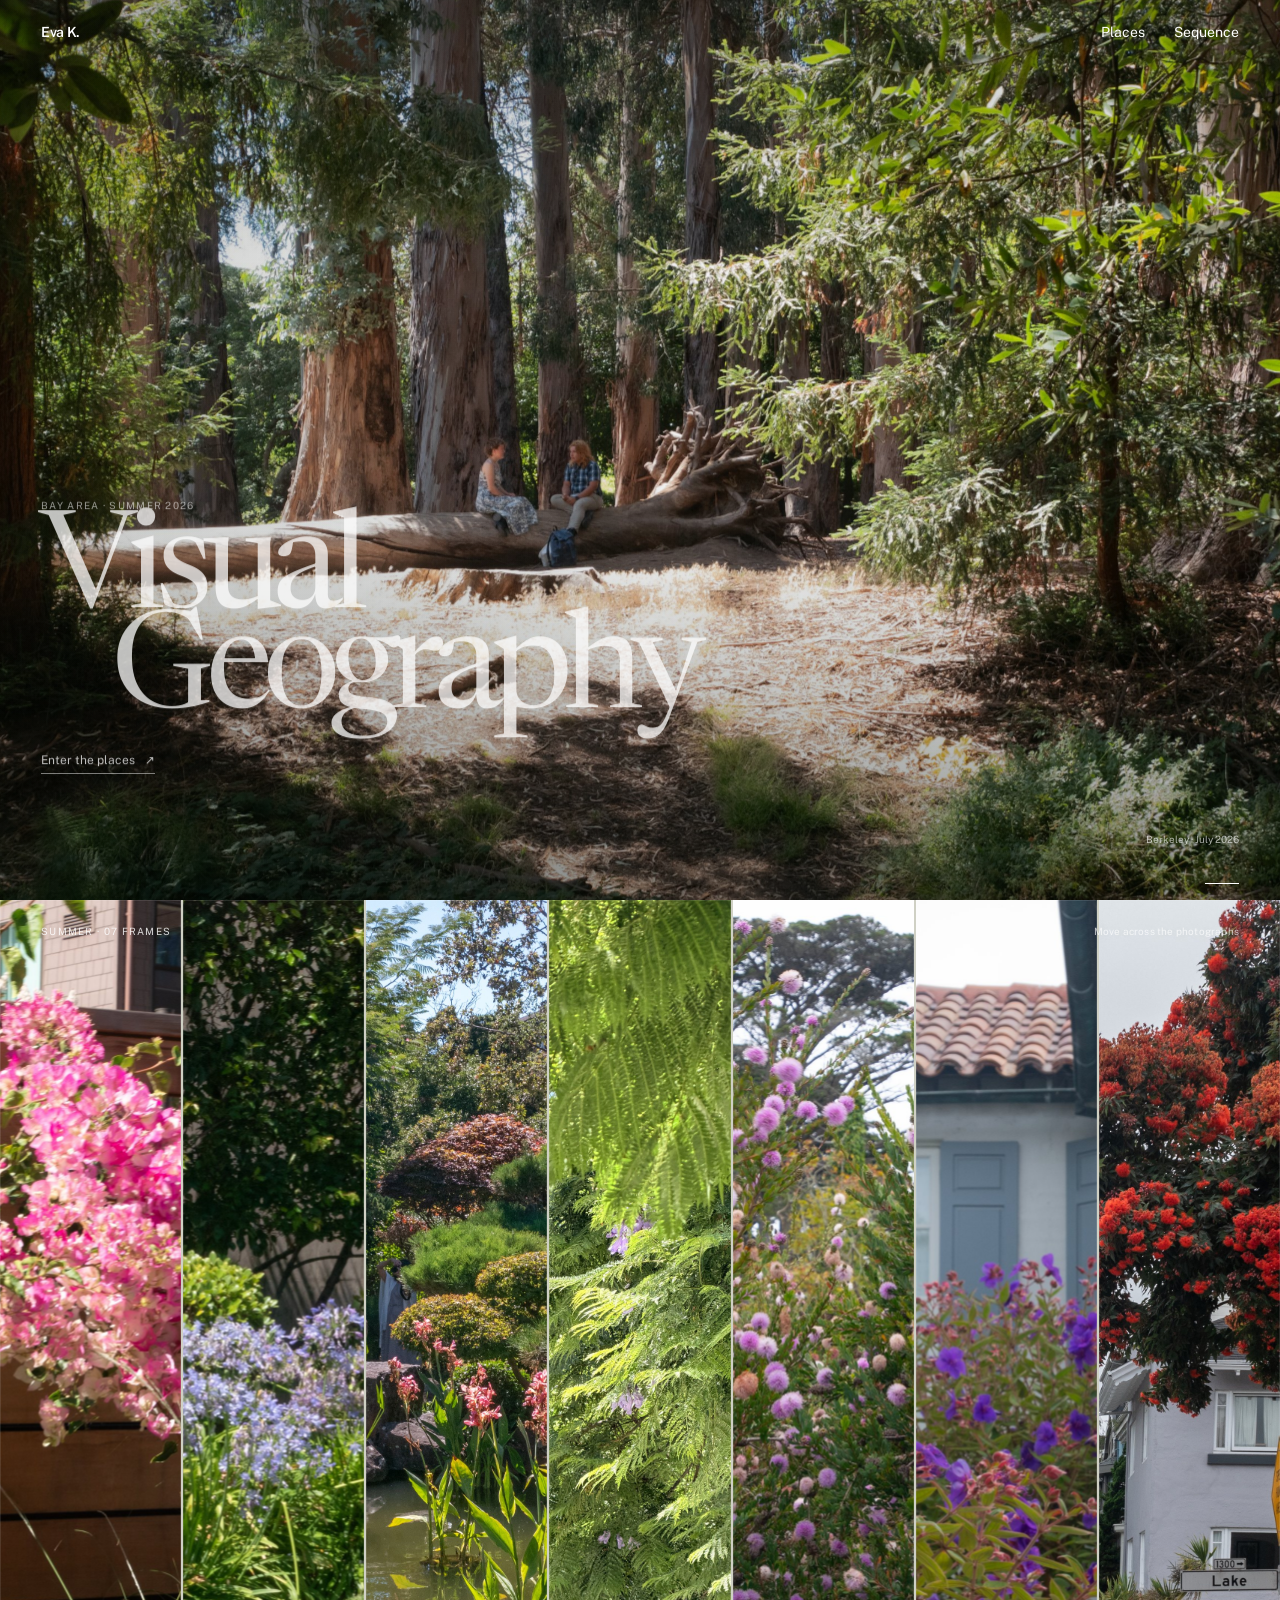
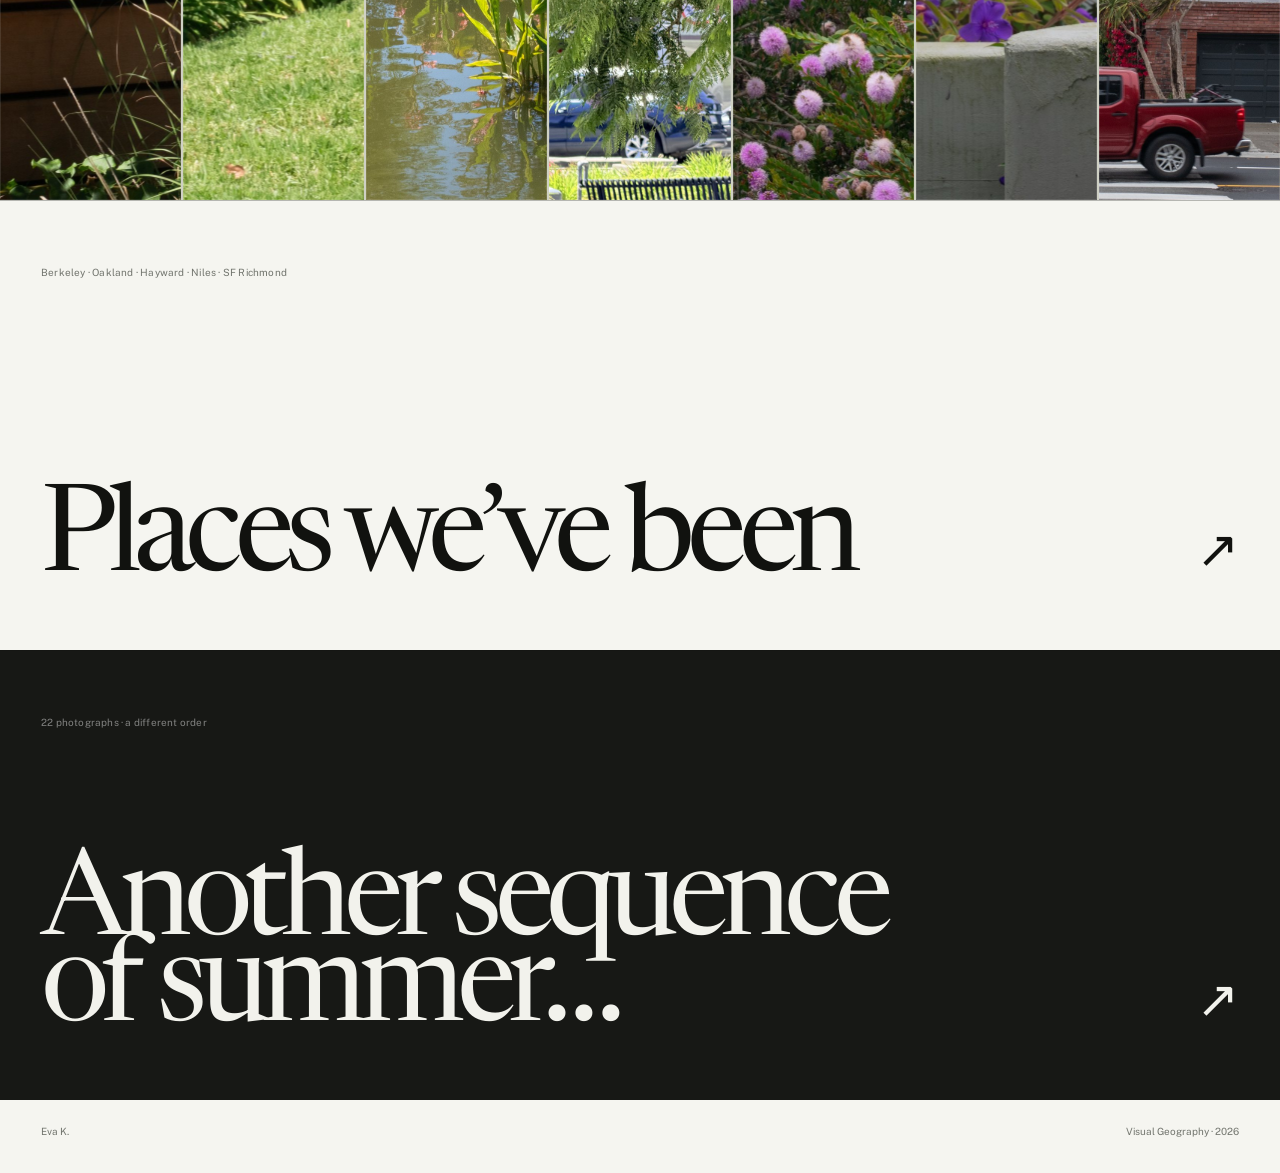
==== commit 526e3855: "Add files via upload" ====
--- a/index.html
+++ b/index.html
@@ -8,7 +8,7 @@
   <link rel="preconnect" href="https://fonts.googleapis.com">
   <link rel="preconnect" href="https://fonts.gstatic.com" crossorigin>
   <link href="https://fonts.googleapis.com/css2?family=Newsreader:opsz,wght@6..72,400;6..72,500&family=Public+Sans:wght@400;500;600&display=swap" rel="stylesheet">
-  <link rel="stylesheet" href="css/editorial.css?v=3.7">
+  <link rel="stylesheet" href="css/editorial.css?v=3.8">
 </head>
 <body class="editorial-home">
   <header class="editorial-header cover-header">
@@ -88,6 +88,6 @@
     <span>Visual Geography · 2026</span>
   </footer>
 
-  <script src="js/editorial.js?v=3.7"></script>
+  <script src="js/editorial.js?v=3.8"></script>
 </body>
 </html>
--- a/css/editorial.css
+++ b/css/editorial.css
@@ -226,8 +226,6 @@
   transition: flex-grow .68s cubic-bezier(.18,.78,.2,1), filter .45s ease;
   will-change: flex-grow;
 }
-.flower-track:has(.flower-frame:hover) .flower-frame { flex-grow: .74; }
-.flower-track .flower-frame:hover { flex-grow: 3.15; z-index: 2; }
 .flower-frame img {
   position: absolute;
   inset: 0;
@@ -911,3 +909,67 @@
   }
   .summer-line::before { flex-basis: 22px; }
 }
+
+
+/* =========================================================
+   V3.8 — visible narrative entrance, slower accordion,
+   and small Places composition refinements
+   ========================================================= */
+
+/* Put the sentence higher in the flower page so it is already visible while
+   page 2 is sliding into view. JS supplies the large left-to-right travel. */
+.summer-line {
+  top: clamp(120px, 18vh, 190px);
+  bottom: auto;
+  left: clamp(26px, 4.6vw, 78px);
+  width: min(760px, 68vw);
+  font-size: clamp(23px, 2vw, 34px);
+  line-height: 1.03;
+  letter-spacing: -.025em;
+  gap: 0;
+  transform: translate3d(-92vw,0,0);
+}
+.summer-line::before { display: none; }
+
+/* Let the accordion feel heavier: a brief hover dwell selects the panel in JS,
+   then flex widths glide rather than snapping under the pointer. */
+.flower-frame {
+  transition: flex-grow 1.12s cubic-bezier(.16,.76,.18,1);
+}
+.flower-track.is-hovering .flower-frame { flex-grow: .74; }
+.flower-track.is-hovering .flower-frame.is-active {
+  flex-grow: 3.15;
+  z-index: 2;
+}
+
+@media (min-width: 1001px) {
+  /* Oakland 11: bring it back left while keeping the high placement. */
+  .chapter-b .print-main {
+    right: 7%;
+    top: -12%;
+  }
+
+  /* Niles 05: slightly quieter than the other supporting prints. */
+  .chapter-d .print-fourth {
+    width: min(33%, 440px);
+  }
+}
+
+@media (max-width: 1000px) {
+  .summer-line {
+    top: 20vh;
+    bottom: auto;
+    left: 22px;
+    width: min(620px, 80vw);
+    font-size: clamp(20px, 3.5vw, 28px);
+  }
+}
+
+@media (max-width: 680px) {
+  .summer-line {
+    top: 17vh;
+    left: 18px;
+    width: 84vw;
+    font-size: clamp(19px, 5.4vw, 25px);
+  }
+}
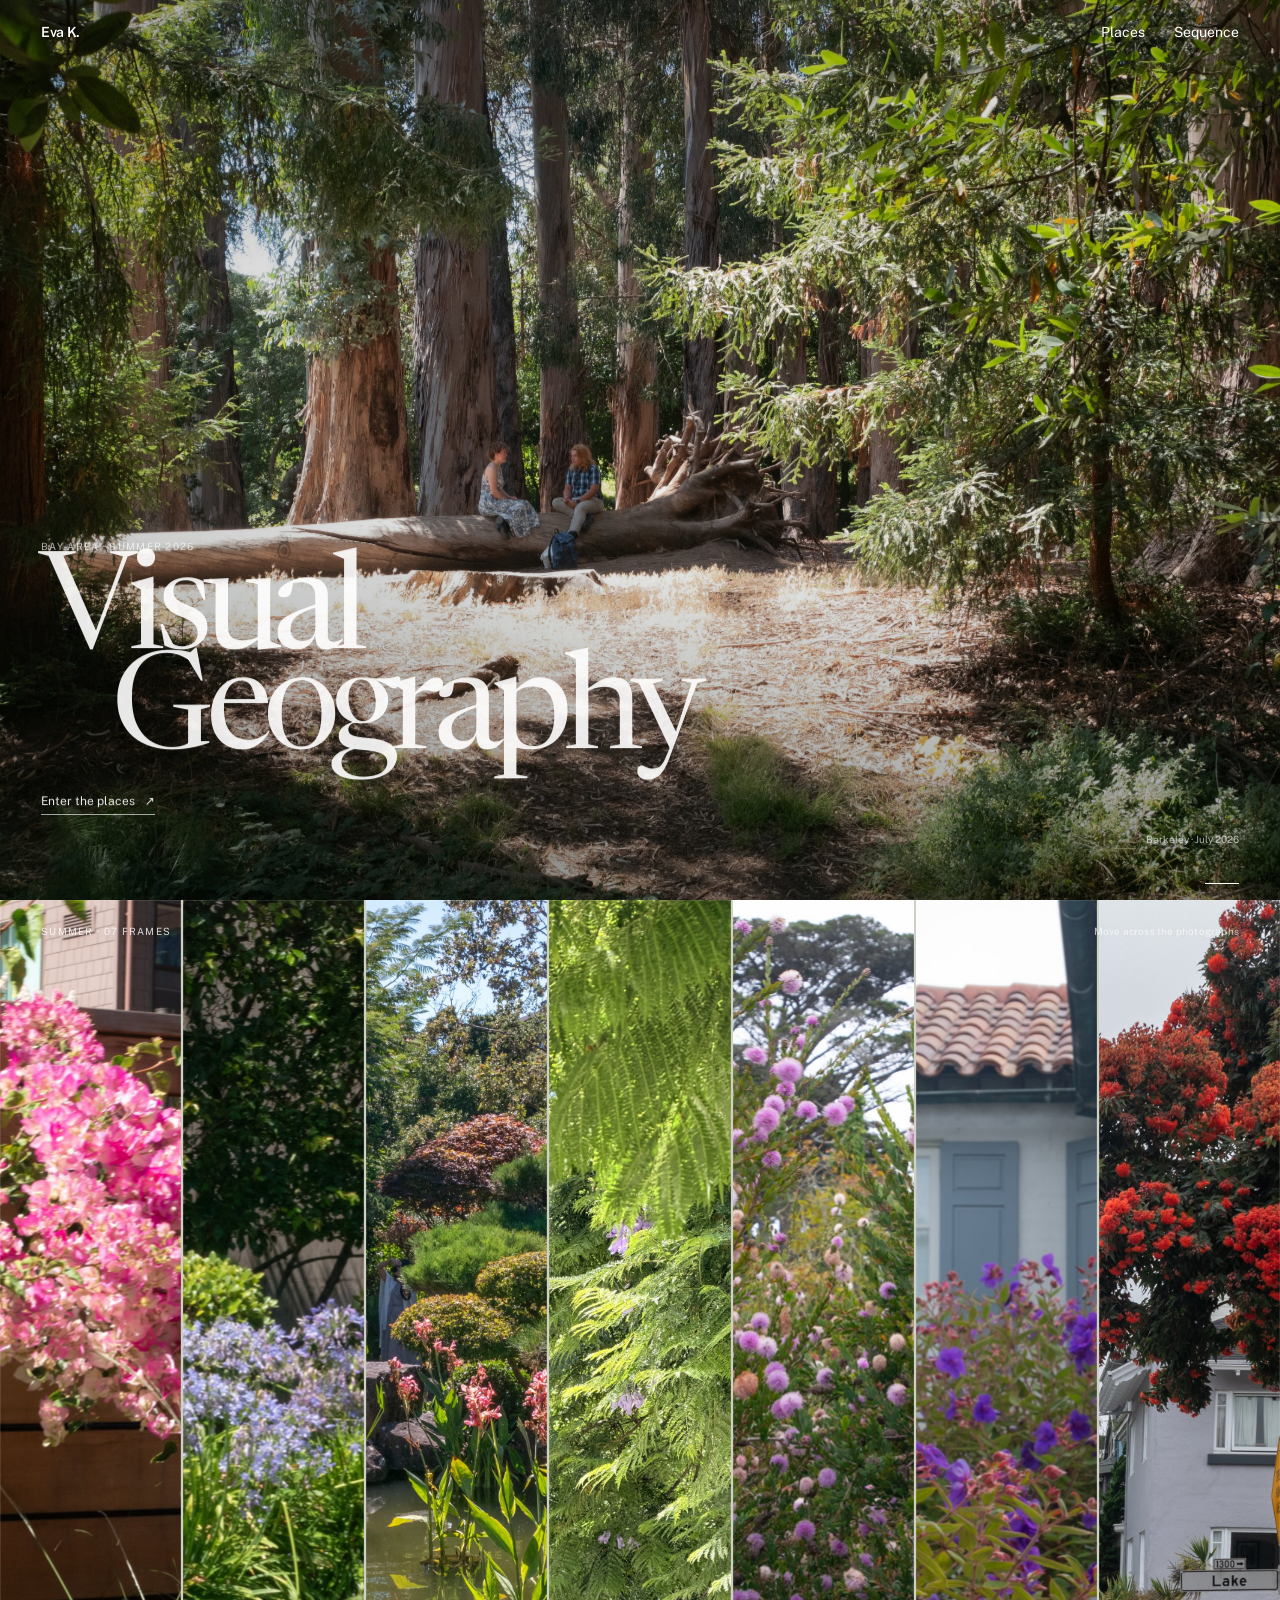
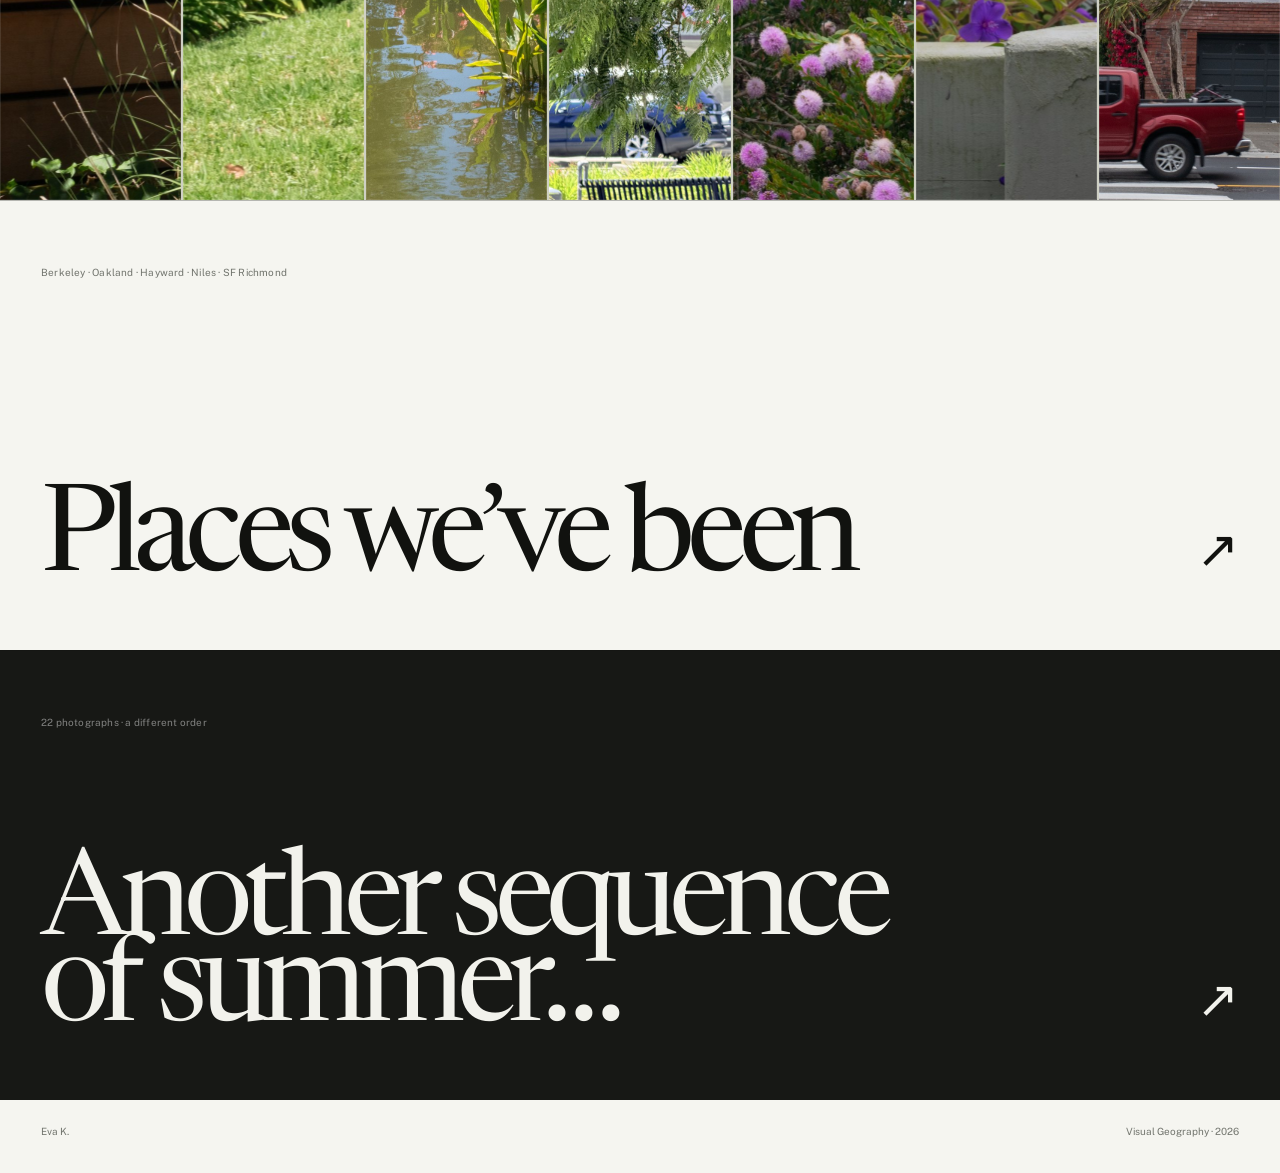
==== commit 61728bc4: "Add files via upload" ====
--- a/index.html
+++ b/index.html
@@ -8,7 +8,7 @@
   <link rel="preconnect" href="https://fonts.googleapis.com">
   <link rel="preconnect" href="https://fonts.gstatic.com" crossorigin>
   <link href="https://fonts.googleapis.com/css2?family=Newsreader:opsz,wght@6..72,400;6..72,500&family=Public+Sans:wght@400;500;600&display=swap" rel="stylesheet">
-  <link rel="stylesheet" href="css/editorial.css?v=3.8">
+  <link rel="stylesheet" href="css/editorial.css?v=3.9">
 </head>
 <body class="editorial-home">
   <header class="editorial-header cover-header">
@@ -88,6 +88,6 @@
     <span>Visual Geography · 2026</span>
   </footer>
 
-  <script src="js/editorial.js?v=3.8"></script>
+  <script src="js/editorial.js?v=3.9"></script>
 </body>
 </html>
--- a/css/editorial.css
+++ b/css/editorial.css
@@ -973,3 +973,4 @@
     font-size: clamp(19px, 5.4vw, 25px);
   }
 }
+\n\n/* =========================================================\n   V3.9 — restore V3.6 summer narration, smoother flower motion,\n   and shift Oakland 11 left\n   ========================================================= */\n\n/* Return the summer sentence to the quieter V3.6 treatment. */\n.summer-line {\n  top: auto;\n  left: var(--pad);\n  right: auto;\n  bottom: clamp(38px, 6vh, 72px);\n  width: auto;\n  max-width: min(600px, 58vw);\n  margin: 0;\n  display: block;\n  text-align: left;\n  font-family: var(--serif);\n  font-size: clamp(18px, 1.9vw, 30px);\n  font-style: italic;\n  font-weight: 400;\n  line-height: 1.04;\n  letter-spacing: -.025em;\n  color: rgba(255,255,255,.94);\n  text-shadow: 0 1px 14px rgba(0,0,0,.24);\n  gap: 0;\n}\n.summer-line::before { display: none; }\n\n/* Slower, more continuous accordion settling. */\n.flower-frame {\n  transition: flex-grow 1.42s cubic-bezier(.16, 1, .3, 1);\n}\n.flower-track.is-hovering .flower-frame { flex-grow: .78; }\n.flower-track.is-hovering .flower-frame.is-active {\n  flex-grow: 3.02;\n  z-index: 2;\n}\n\n/* Oakland 11: move the main print left while keeping its elevated placement. */\n@media (min-width: 1001px) {\n  .chapter-b .print-main {\n    right: 15%;\n    top: -12%;\n  }\n}\n\n@media (max-width: 1000px) {\n  .summer-line {\n    top: auto;\n    left: 22px;\n    right: auto;\n    bottom: 38px;\n    width: auto;\n    max-width: 72vw;\n    font-size: clamp(17px, 3.6vw, 26px);\n  }\n}\n\n@media (max-width: 680px) {\n  .summer-line {\n    top: auto;\n    left: 16px;\n    bottom: 30px;\n    max-width: 82vw;\n    font-size: clamp(16px, 5.1vw, 23px);\n  }\n}\n
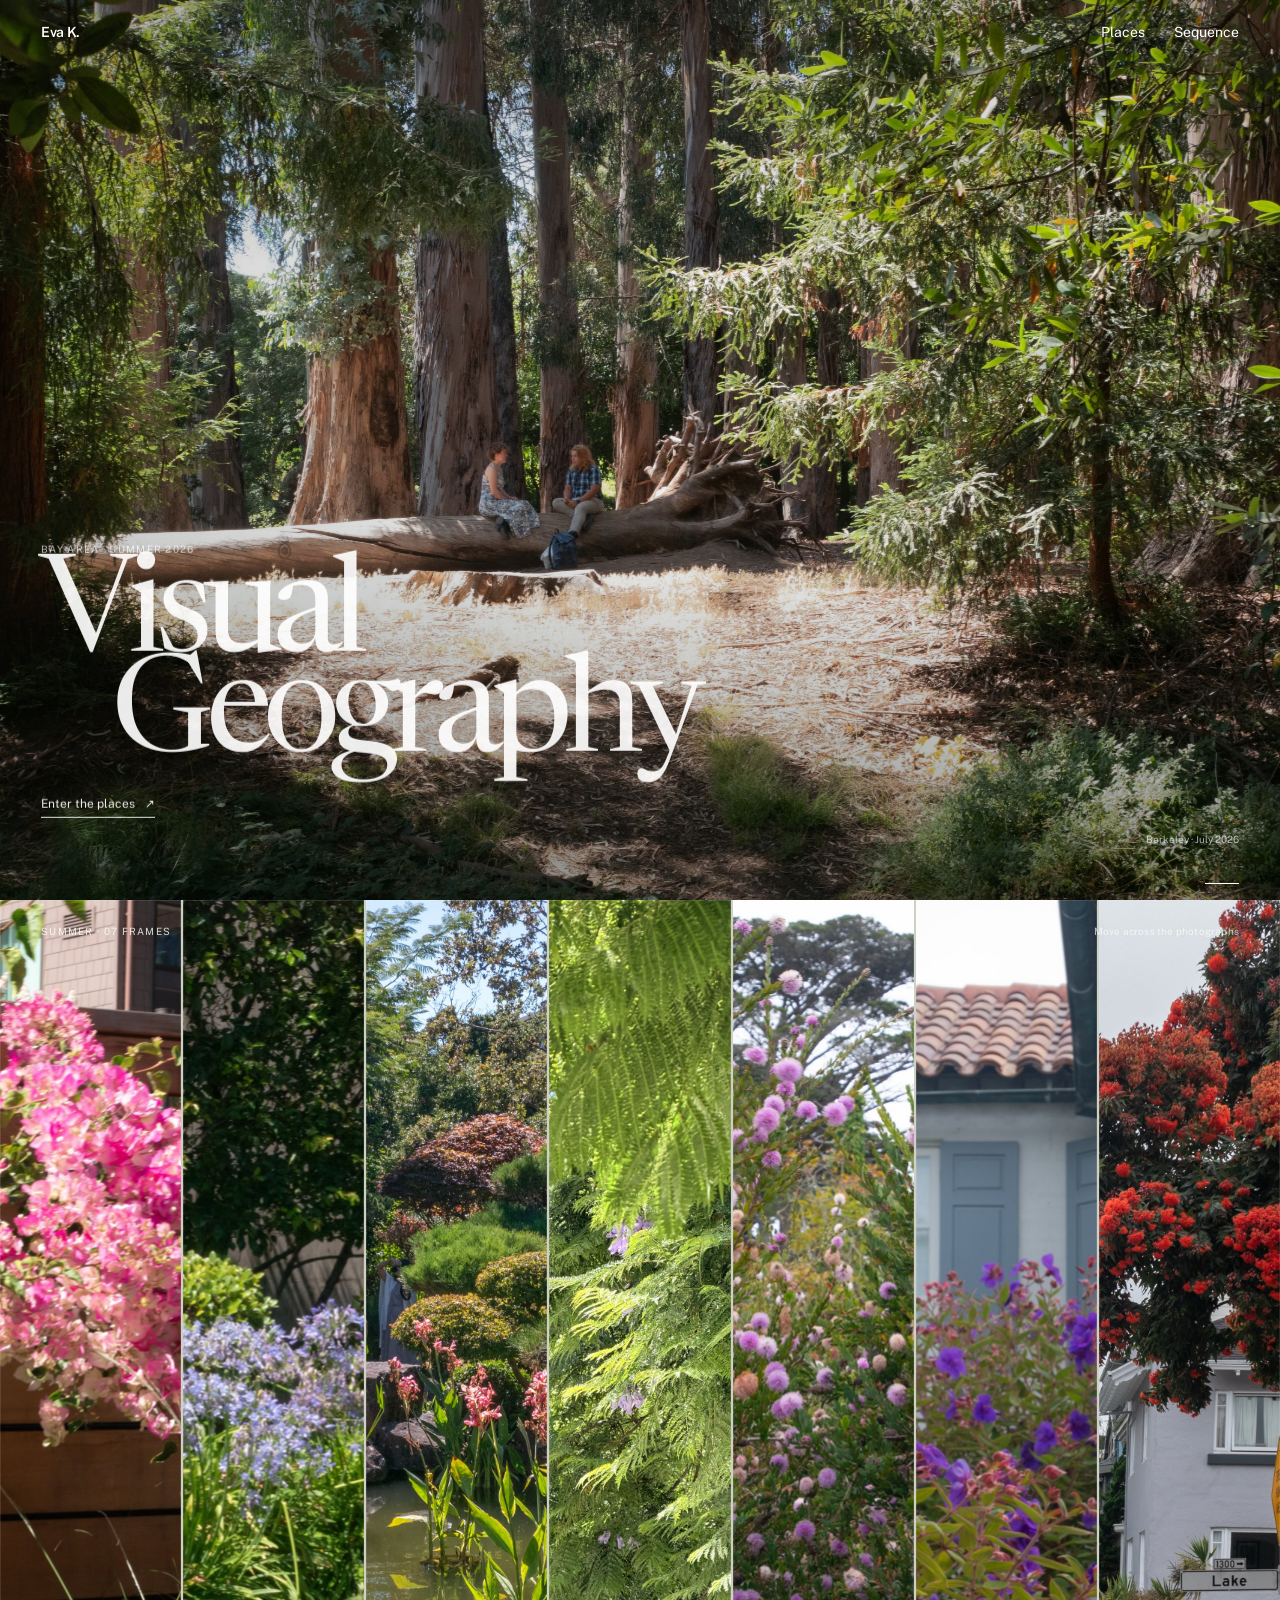
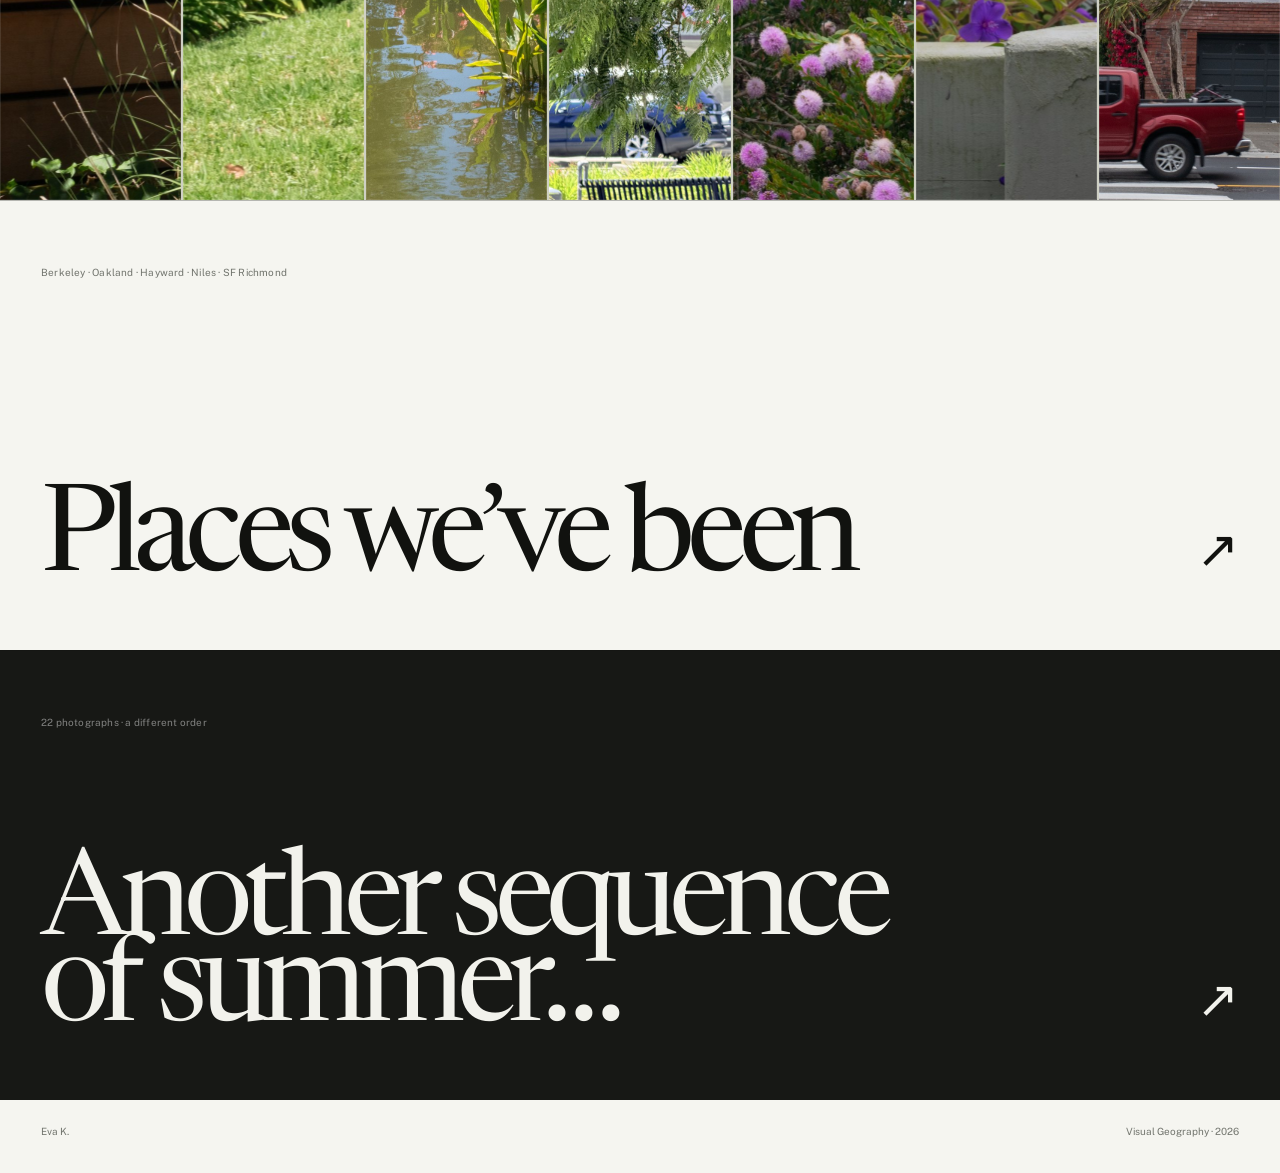
==== commit 9afb99e1: "Add files via upload" ====
--- a/index.html
+++ b/index.html
@@ -8,7 +8,7 @@
   <link rel="preconnect" href="https://fonts.googleapis.com">
   <link rel="preconnect" href="https://fonts.gstatic.com" crossorigin>
   <link href="https://fonts.googleapis.com/css2?family=Newsreader:opsz,wght@6..72,400;6..72,500&family=Public+Sans:wght@400;500;600&display=swap" rel="stylesheet">
-  <link rel="stylesheet" href="css/editorial.css?v=3.9">
+  <link rel="stylesheet" href="css/editorial.css?v=3.10">
 </head>
 <body class="editorial-home">
   <header class="editorial-header cover-header">
@@ -88,6 +88,6 @@
     <span>Visual Geography · 2026</span>
   </footer>
 
-  <script src="js/editorial.js?v=3.9"></script>
+  <script src="js/editorial.js?v=3.10"></script>
 </body>
 </html>
--- a/css/editorial.css
+++ b/css/editorial.css
@@ -973,4 +973,74 @@
     font-size: clamp(19px, 5.4vw, 25px);
   }
 }
-\n\n/* =========================================================\n   V3.9 — restore V3.6 summer narration, smoother flower motion,\n   and shift Oakland 11 left\n   ========================================================= */\n\n/* Return the summer sentence to the quieter V3.6 treatment. */\n.summer-line {\n  top: auto;\n  left: var(--pad);\n  right: auto;\n  bottom: clamp(38px, 6vh, 72px);\n  width: auto;\n  max-width: min(600px, 58vw);\n  margin: 0;\n  display: block;\n  text-align: left;\n  font-family: var(--serif);\n  font-size: clamp(18px, 1.9vw, 30px);\n  font-style: italic;\n  font-weight: 400;\n  line-height: 1.04;\n  letter-spacing: -.025em;\n  color: rgba(255,255,255,.94);\n  text-shadow: 0 1px 14px rgba(0,0,0,.24);\n  gap: 0;\n}\n.summer-line::before { display: none; }\n\n/* Slower, more continuous accordion settling. */\n.flower-frame {\n  transition: flex-grow 1.42s cubic-bezier(.16, 1, .3, 1);\n}\n.flower-track.is-hovering .flower-frame { flex-grow: .78; }\n.flower-track.is-hovering .flower-frame.is-active {\n  flex-grow: 3.02;\n  z-index: 2;\n}\n\n/* Oakland 11: move the main print left while keeping its elevated placement. */\n@media (min-width: 1001px) {\n  .chapter-b .print-main {\n    right: 15%;\n    top: -12%;\n  }\n}\n\n@media (max-width: 1000px) {\n  .summer-line {\n    top: auto;\n    left: 22px;\n    right: auto;\n    bottom: 38px;\n    width: auto;\n    max-width: 72vw;\n    font-size: clamp(17px, 3.6vw, 26px);\n  }\n}\n\n@media (max-width: 680px) {\n  .summer-line {\n    top: auto;\n    left: 16px;\n    bottom: 30px;\n    max-width: 82vw;\n    font-size: clamp(16px, 5.1vw, 23px);\n  }\n}\n+
+/* =========================================================
+   V3.10 — exact V3.6 summer narration + Oakland 11 farther left/up
+   ========================================================= */
+
+/* Restore the actual V3.6 narration treatment exactly. */
+.summer-line {
+  position: absolute;
+  z-index: 14;
+  top: auto;
+  left: var(--pad);
+  right: auto;
+  bottom: clamp(38px, 6vh, 72px);
+  width: auto;
+  max-width: min(600px, 58vw);
+  margin: 0;
+  display: block;
+  text-align: left;
+  color: #fff;
+  font-family: var(--serif);
+  font-size: clamp(18px, 1.9vw, 30px);
+  font-style: italic;
+  font-weight: 400;
+  line-height: 1.04;
+  letter-spacing: -.025em;
+  text-shadow: 0 1px 22px rgba(0,0,0,.36);
+  gap: 0;
+  pointer-events: none;
+}
+.summer-line::before { display: none; }
+
+/* Keep the smoother V3.9 accordion timing. */
+.flower-frame {
+  transition: flex-grow 1.42s cubic-bezier(.16, 1, .3, 1);
+}
+.flower-track.is-hovering .flower-frame { flex-grow: .78; }
+.flower-track.is-hovering .flower-frame.is-active {
+  flex-grow: 3.02;
+  z-index: 2;
+}
+
+/* Oakland 11: continue moving left and up on desktop. */
+@media (min-width: 1001px) {
+  .chapter-b .print-main {
+    left: auto;
+    right: 22%;
+    top: -15%;
+  }
+}
+
+@media (max-width: 1000px) {
+  .summer-line {
+    top: auto;
+    left: 22px;
+    right: auto;
+    bottom: 38px;
+    width: auto;
+    max-width: 72vw;
+    font-size: clamp(17px, 3.6vw, 26px);
+  }
+}
+
+@media (max-width: 680px) {
+  .summer-line {
+    top: auto;
+    left: 16px;
+    bottom: 30px;
+    max-width: 82vw;
+    font-size: clamp(16px, 5.1vw, 23px);
+  }
+}
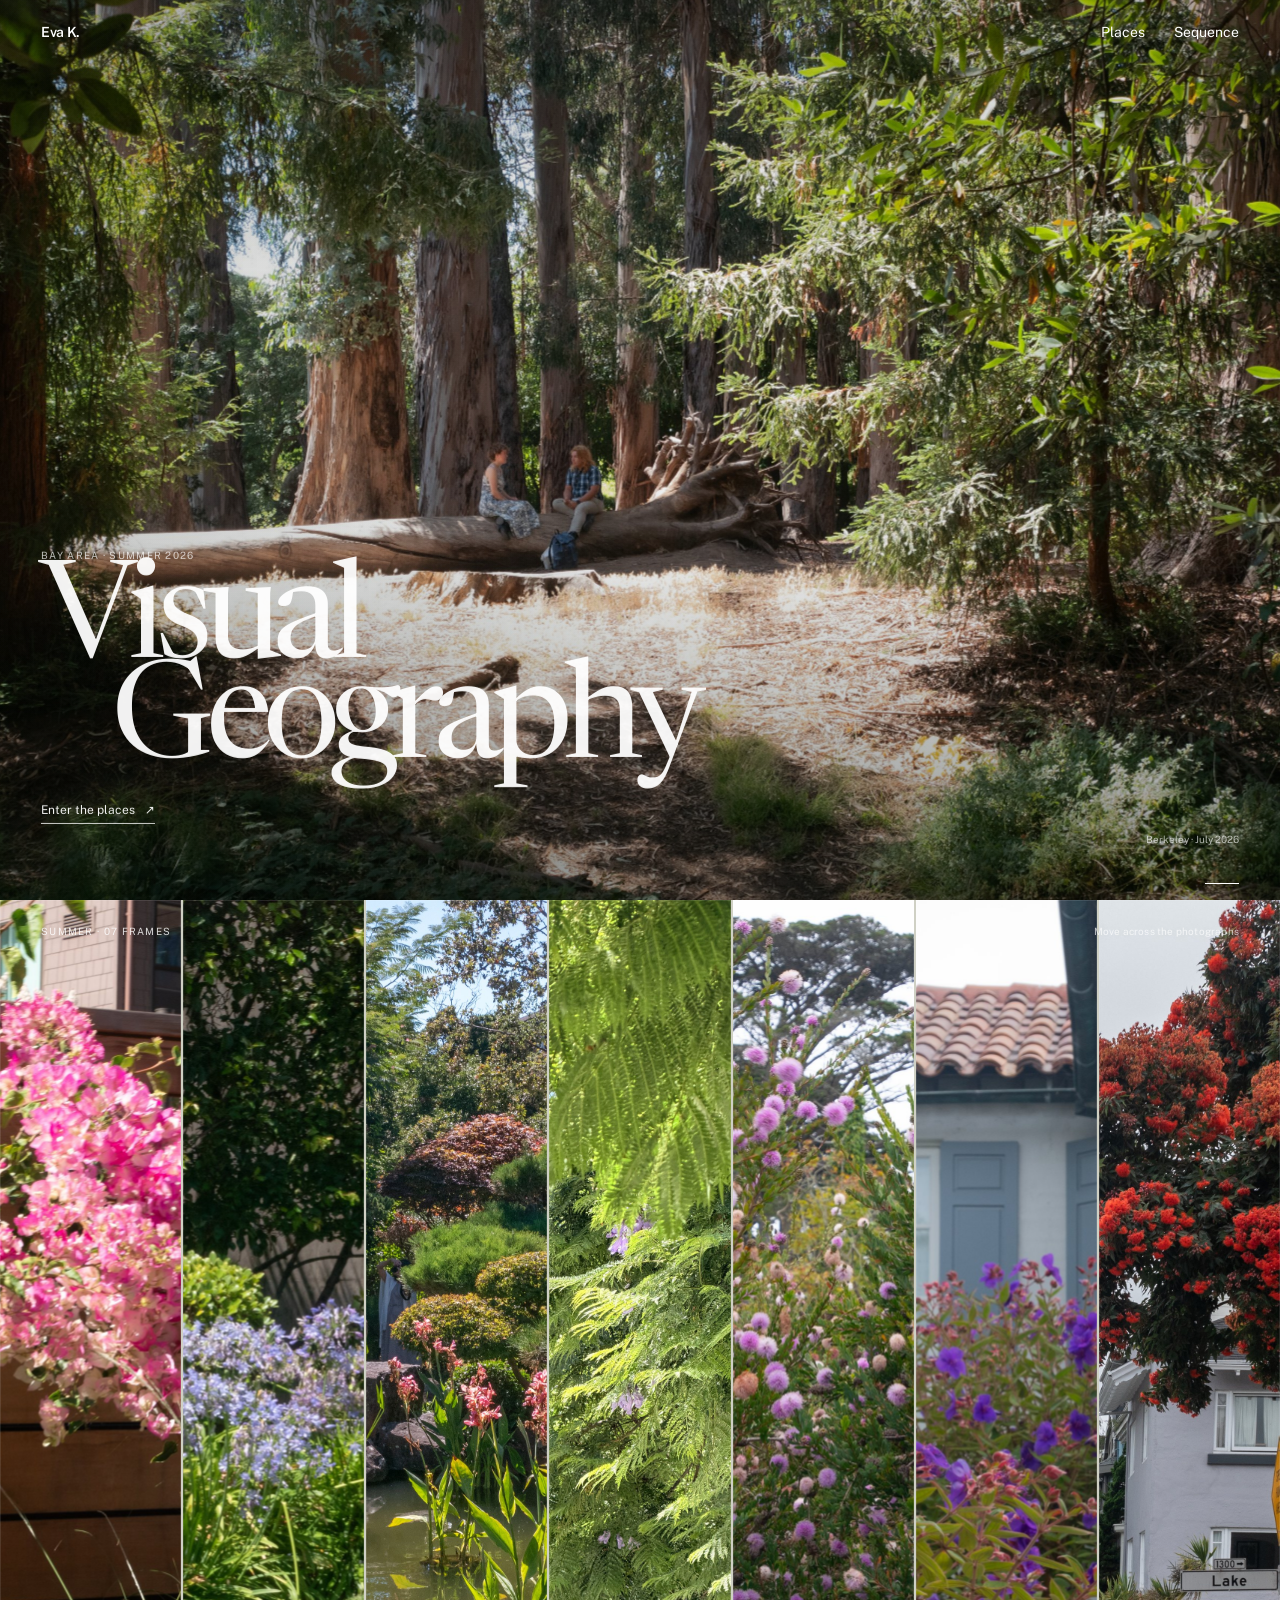
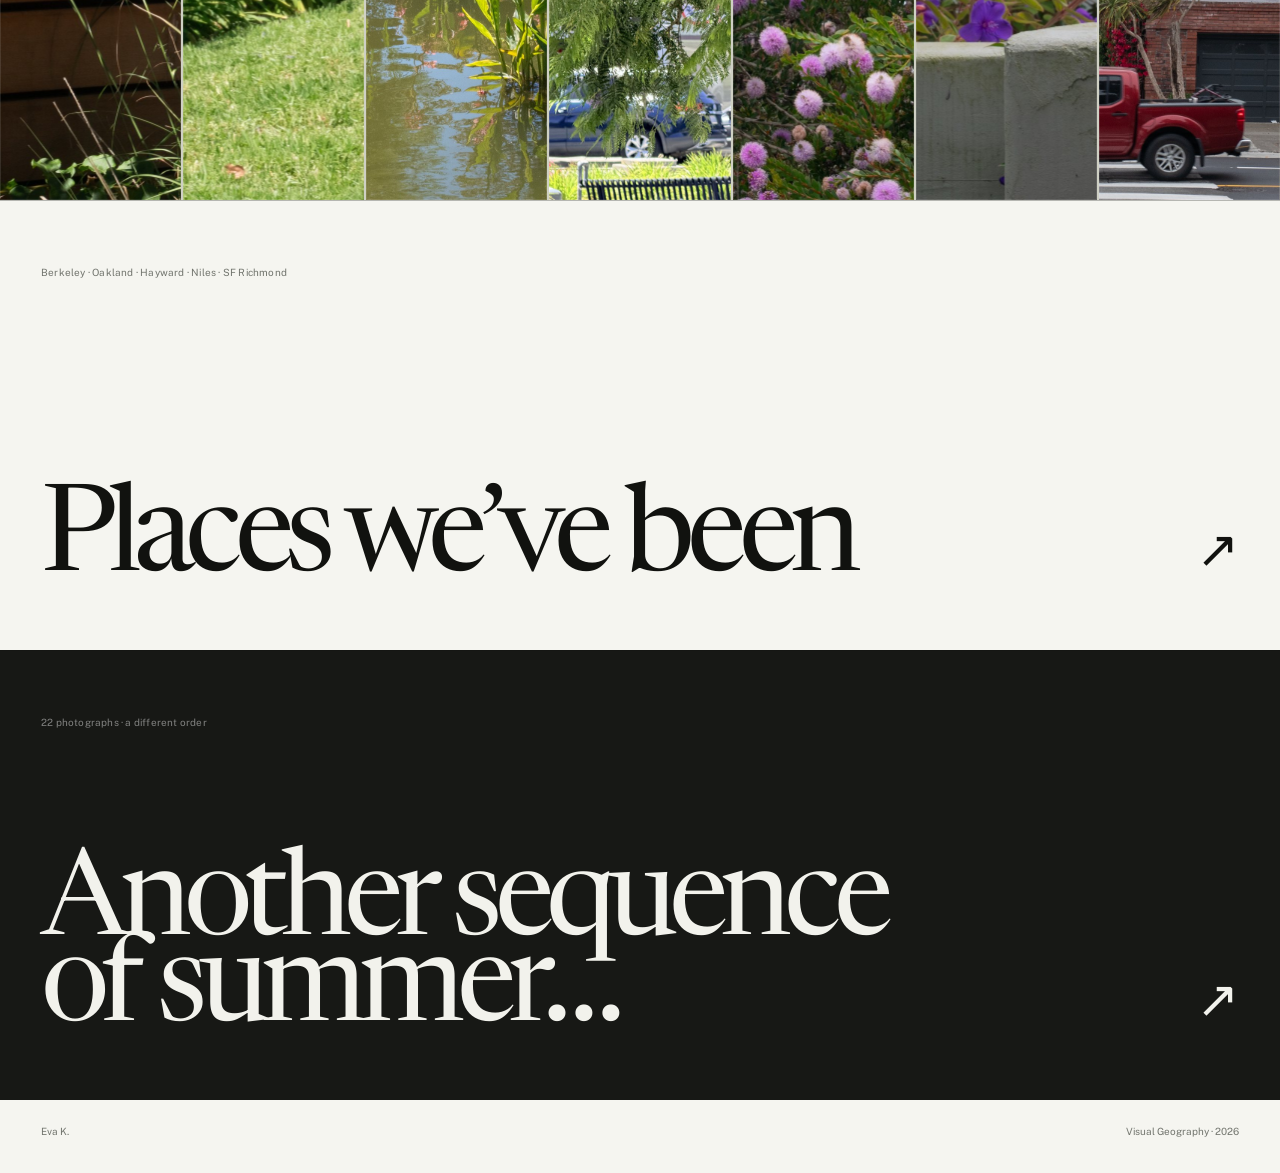
==== commit 4c723a39: "Add files via upload" ====
--- a/index.html
+++ b/index.html
@@ -8,7 +8,7 @@
   <link rel="preconnect" href="https://fonts.googleapis.com">
   <link rel="preconnect" href="https://fonts.gstatic.com" crossorigin>
   <link href="https://fonts.googleapis.com/css2?family=Newsreader:opsz,wght@6..72,400;6..72,500&family=Public+Sans:wght@400;500;600&display=swap" rel="stylesheet">
-  <link rel="stylesheet" href="css/editorial.css?v=3.10">
+  <link rel="stylesheet" href="css/editorial.css?v=3.11">
 </head>
 <body class="editorial-home">
   <header class="editorial-header cover-header">
@@ -88,6 +88,6 @@
     <span>Visual Geography · 2026</span>
   </footer>
 
-  <script src="js/editorial.js?v=3.10"></script>
+  <script src="js/editorial.js?v=3.11"></script>
 </body>
 </html>
--- a/css/editorial.css
+++ b/css/editorial.css
@@ -1044,3 +1044,14 @@
     font-size: clamp(16px, 5.1vw, 23px);
   }
 }
+
+
+/* =========================================================
+   V3.11 — one-gesture desktop snap
+   The custom spring owns desktop page turns, so native smooth scrolling and
+   native CSS snap are disabled only while that controller is active.
+   ========================================================= */
+html.js-spring-snap {
+  scroll-behavior: auto !important;
+  scroll-snap-type: none !important;
+}
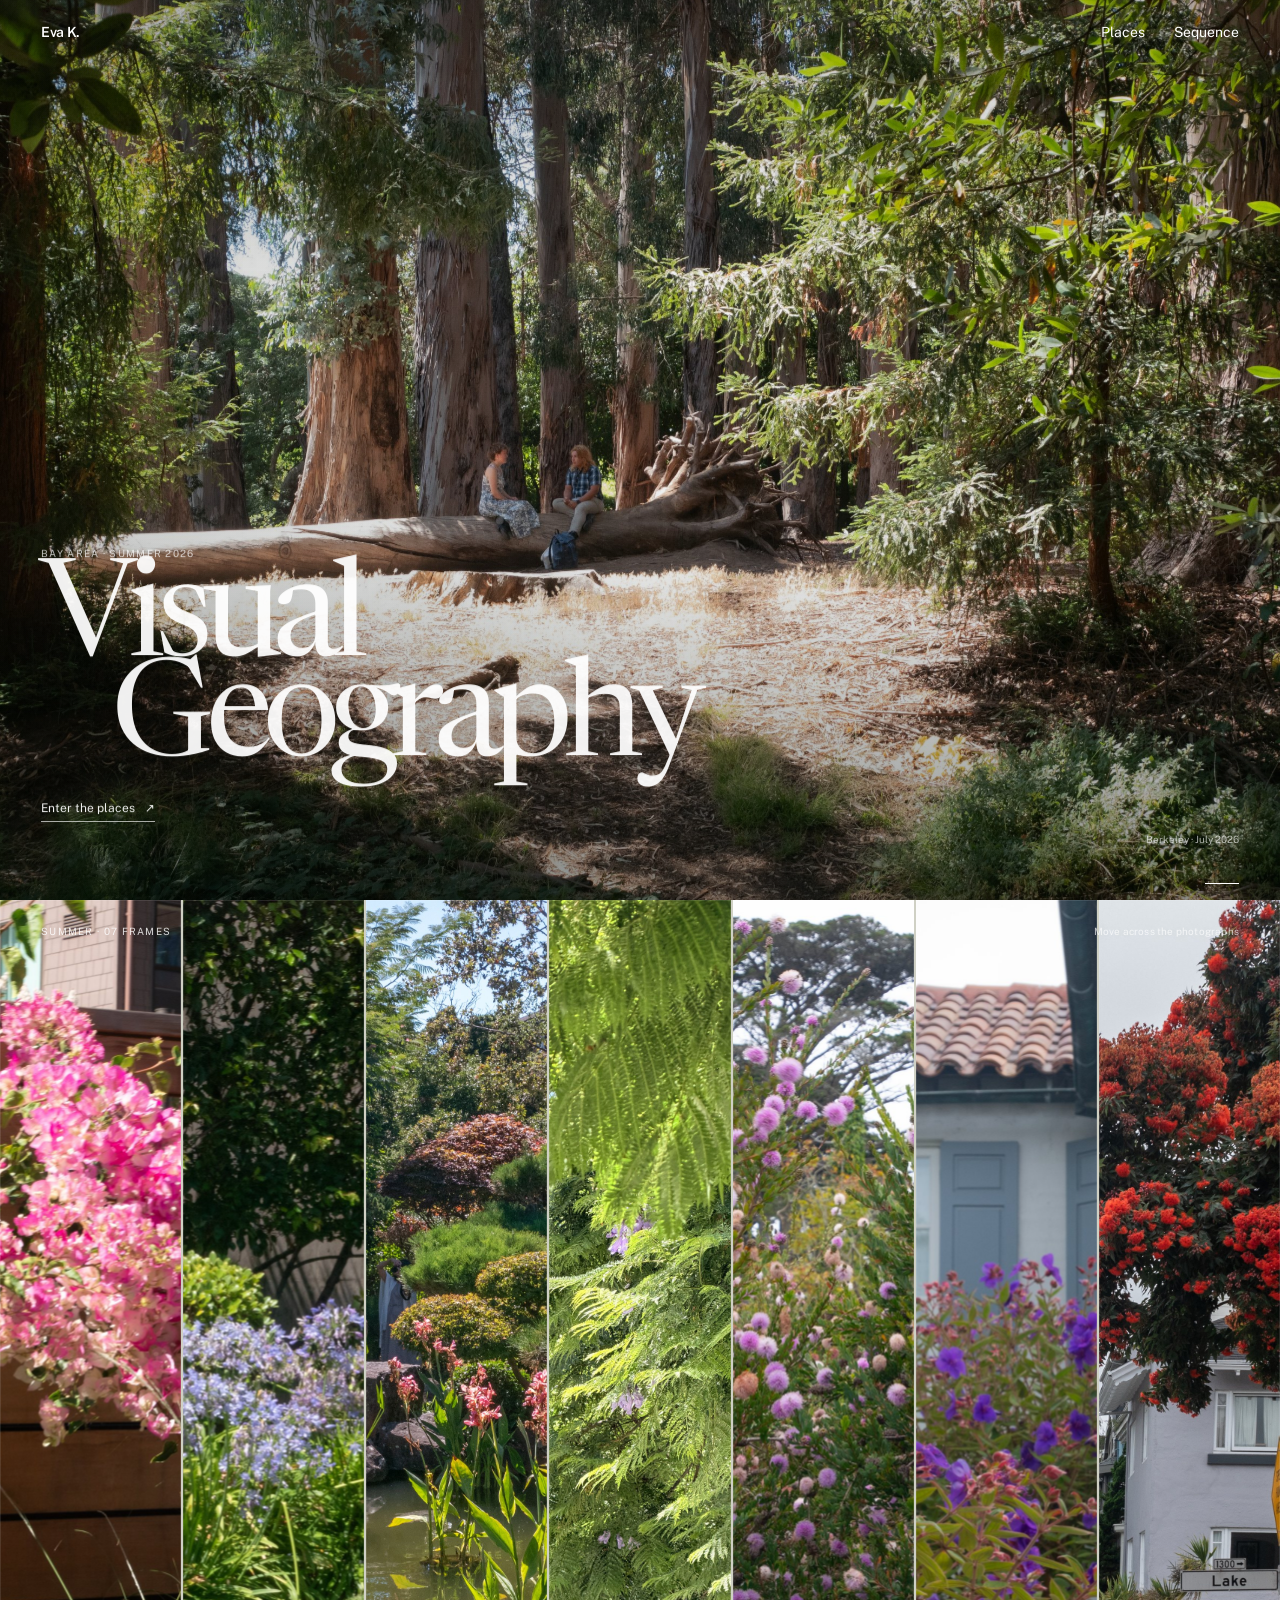
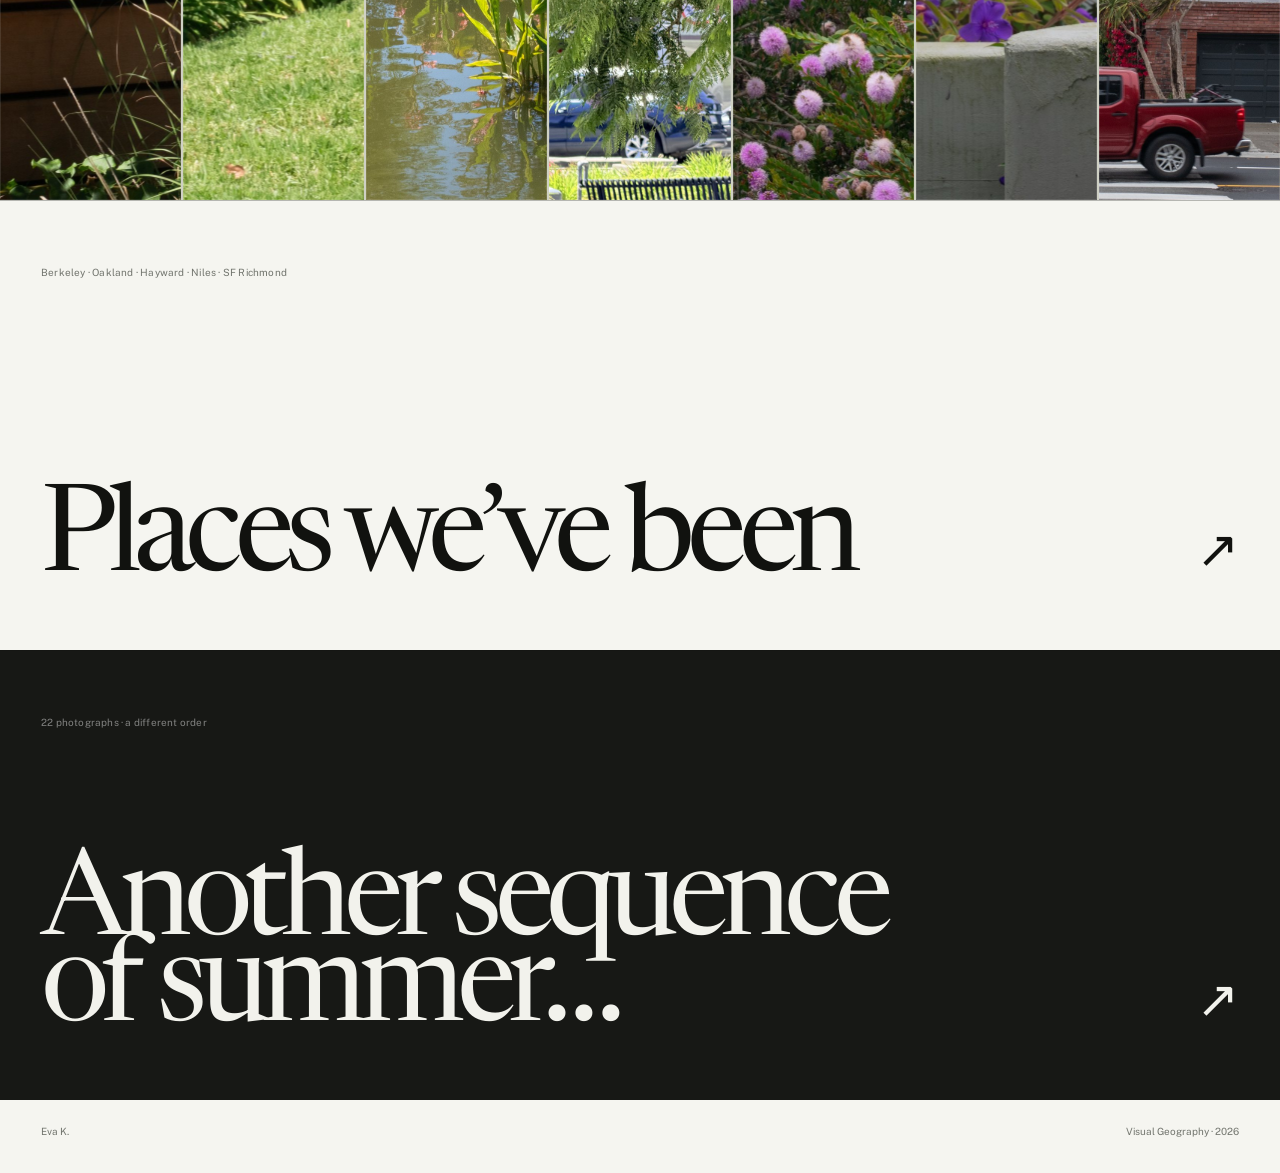
==== commit 6ed61f9a: "Add files via upload" ====
--- a/index.html
+++ b/index.html
@@ -8,7 +8,7 @@
   <link rel="preconnect" href="https://fonts.googleapis.com">
   <link rel="preconnect" href="https://fonts.gstatic.com" crossorigin>
   <link href="https://fonts.googleapis.com/css2?family=Newsreader:opsz,wght@6..72,400;6..72,500&family=Public+Sans:wght@400;500;600&display=swap" rel="stylesheet">
-  <link rel="stylesheet" href="css/editorial.css?v=3.11">
+  <link rel="stylesheet" href="css/editorial.css?v=3.10">
 </head>
 <body class="editorial-home">
   <header class="editorial-header cover-header">
@@ -88,6 +88,6 @@
     <span>Visual Geography · 2026</span>
   </footer>
 
-  <script src="js/editorial.js?v=3.11"></script>
+  <script src="js/editorial.js?v=3.10"></script>
 </body>
 </html>
--- a/css/editorial.css
+++ b/css/editorial.css
@@ -1044,14 +1044,3 @@
     font-size: clamp(16px, 5.1vw, 23px);
   }
 }
-
-
-/* =========================================================
-   V3.11 — one-gesture desktop snap
-   The custom spring owns desktop page turns, so native smooth scrolling and
-   native CSS snap are disabled only while that controller is active.
-   ========================================================= */
-html.js-spring-snap {
-  scroll-behavior: auto !important;
-  scroll-snap-type: none !important;
-}
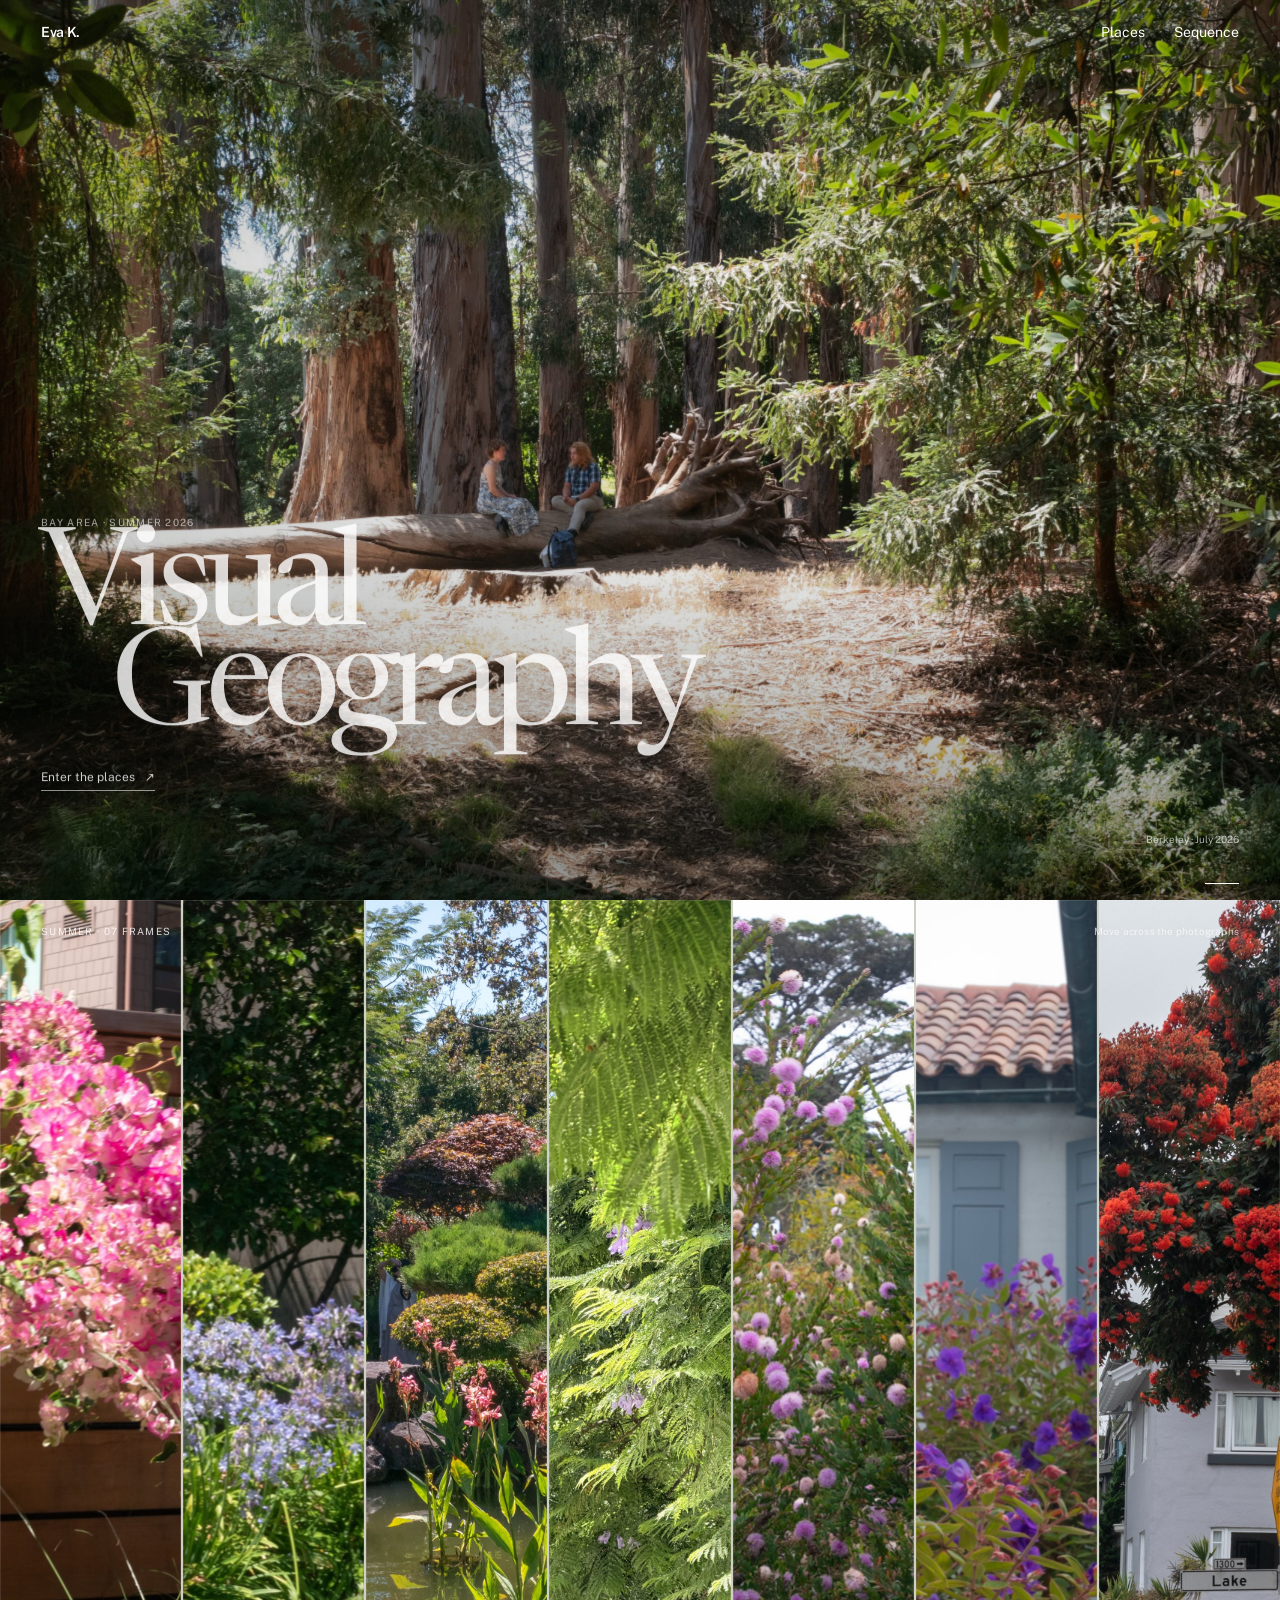
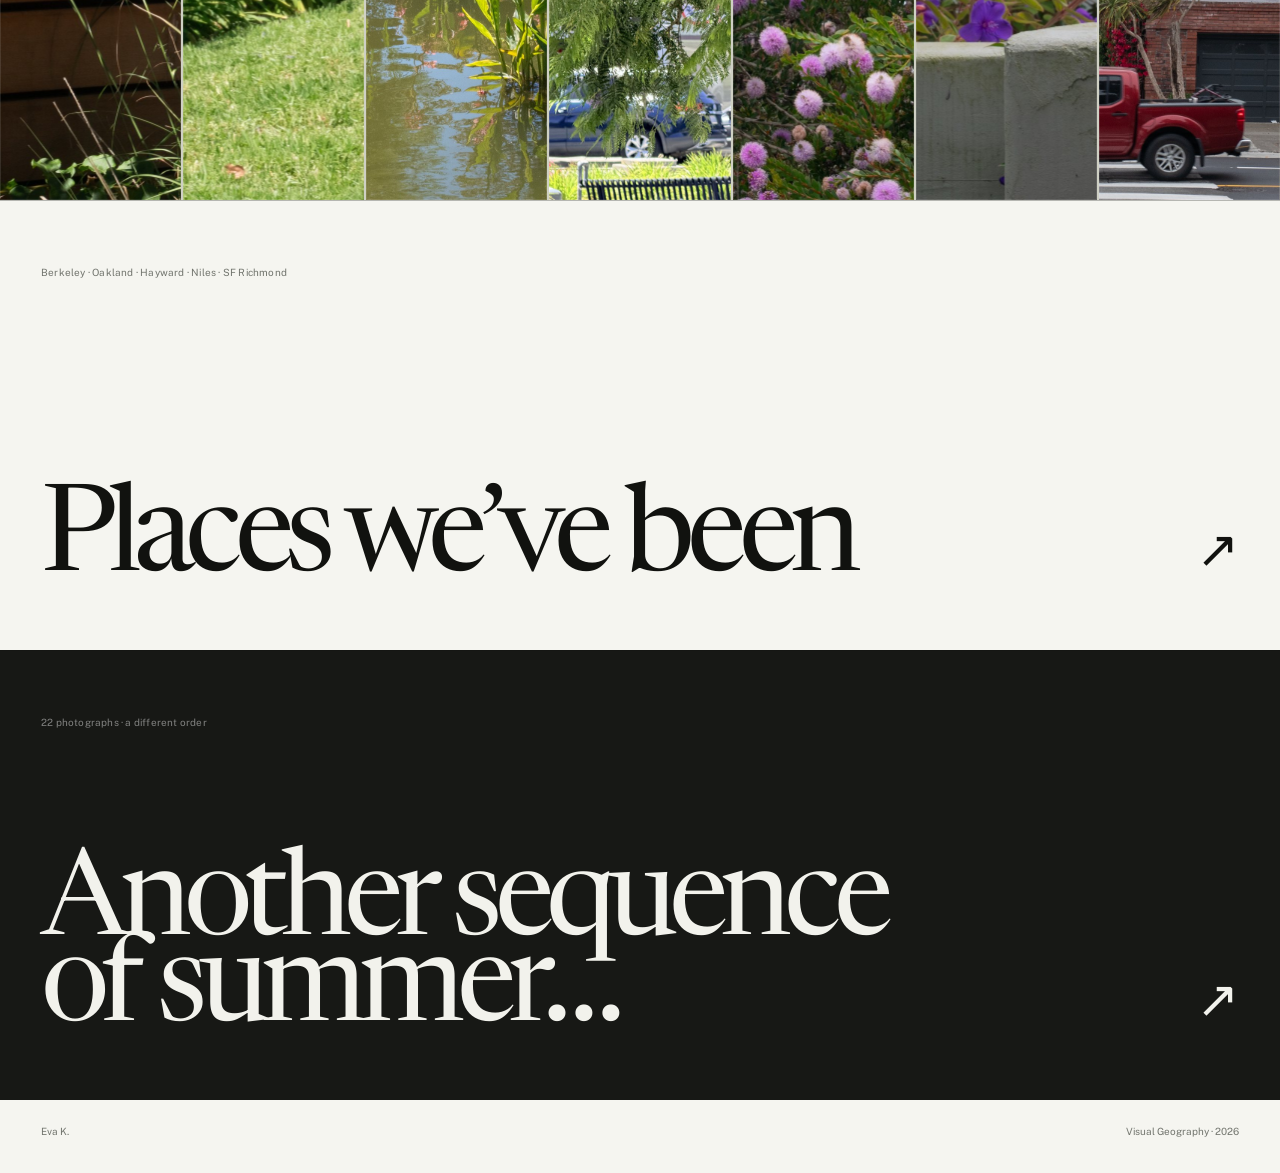
==== commit 7b07ce0e: "Add files via upload" ====
--- a/index.html
+++ b/index.html
@@ -88,6 +88,6 @@
     <span>Visual Geography · 2026</span>
   </footer>
 
-  <script src="js/editorial.js?v=3.10"></script>
+  <script src="js/editorial.js?v=3.11"></script>
 </body>
 </html>
--- a/css/editorial.css
+++ b/css/editorial.css
@@ -1018,8 +1018,8 @@
 @media (min-width: 1001px) {
   .chapter-b .print-main {
     left: auto;
-    right: 22%;
-    top: -15%;
+    right: 20%;
+    top: -27%;
   }
 }
 
